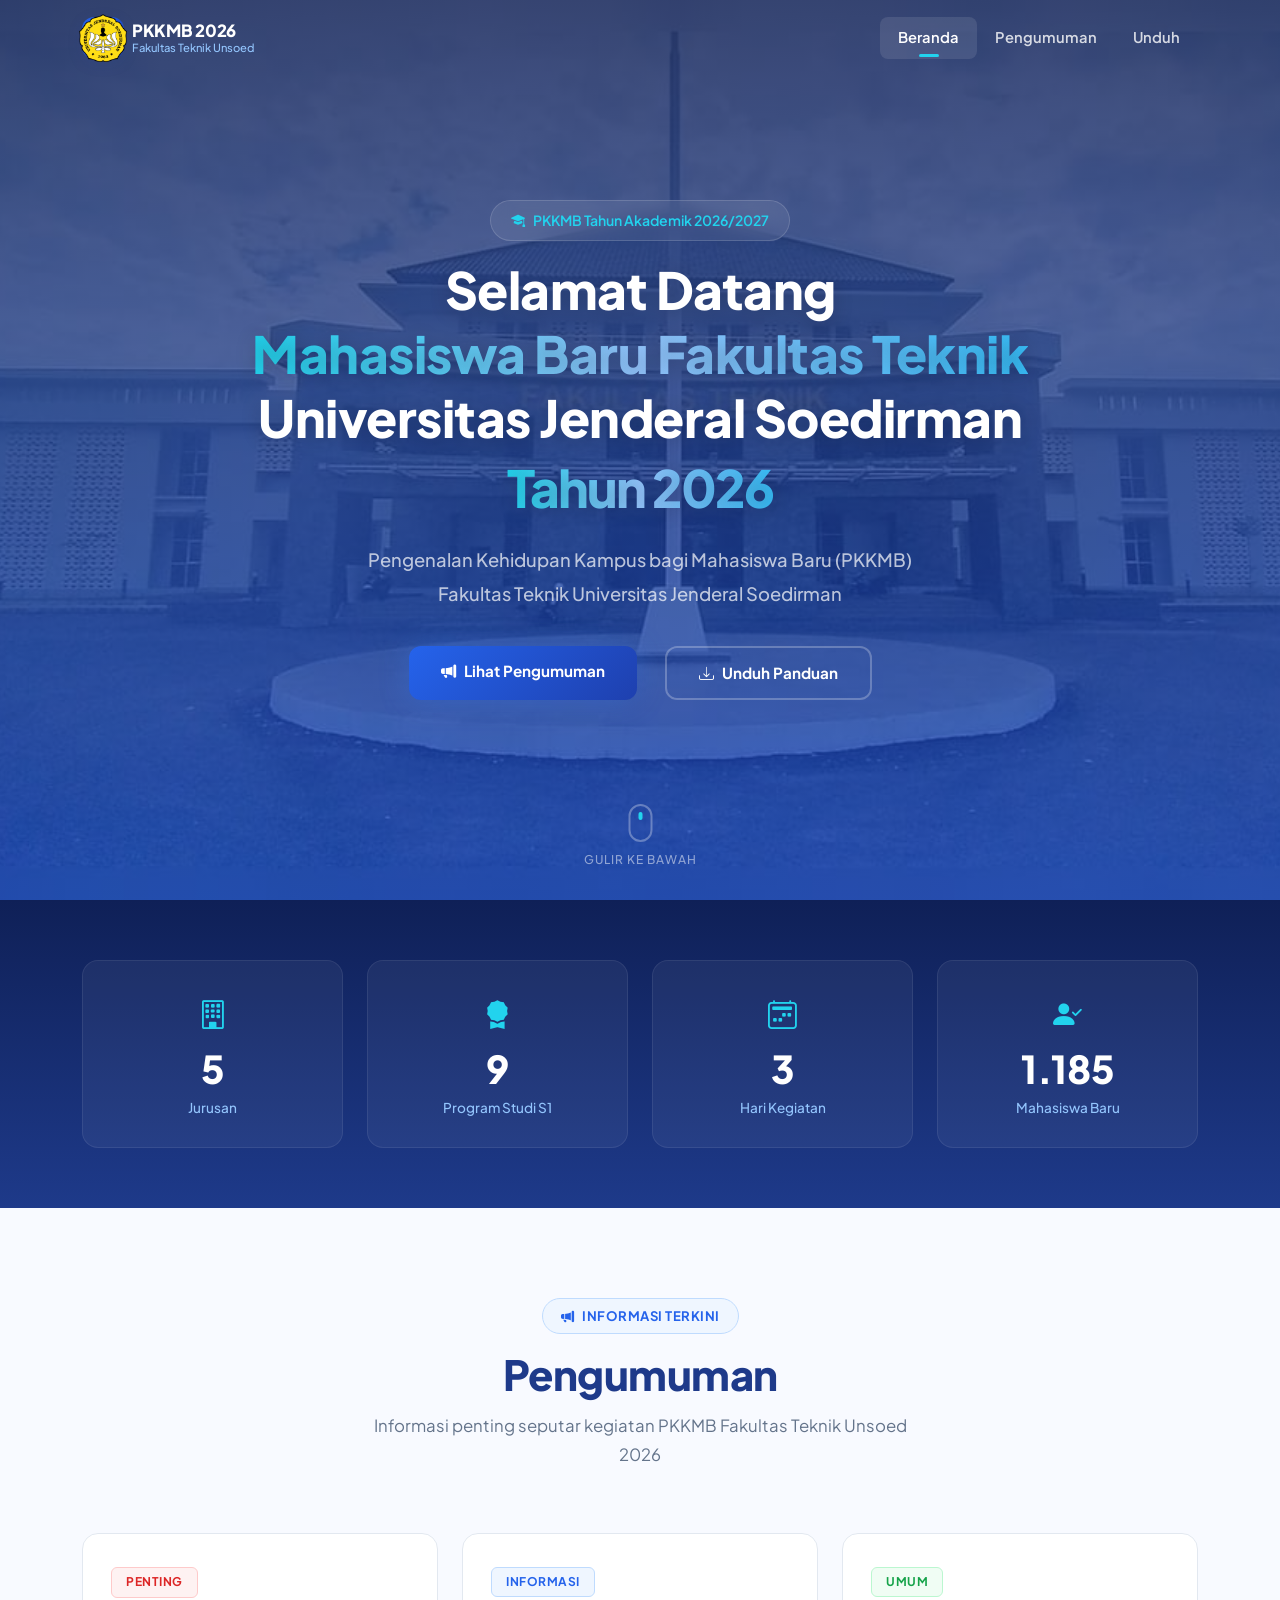
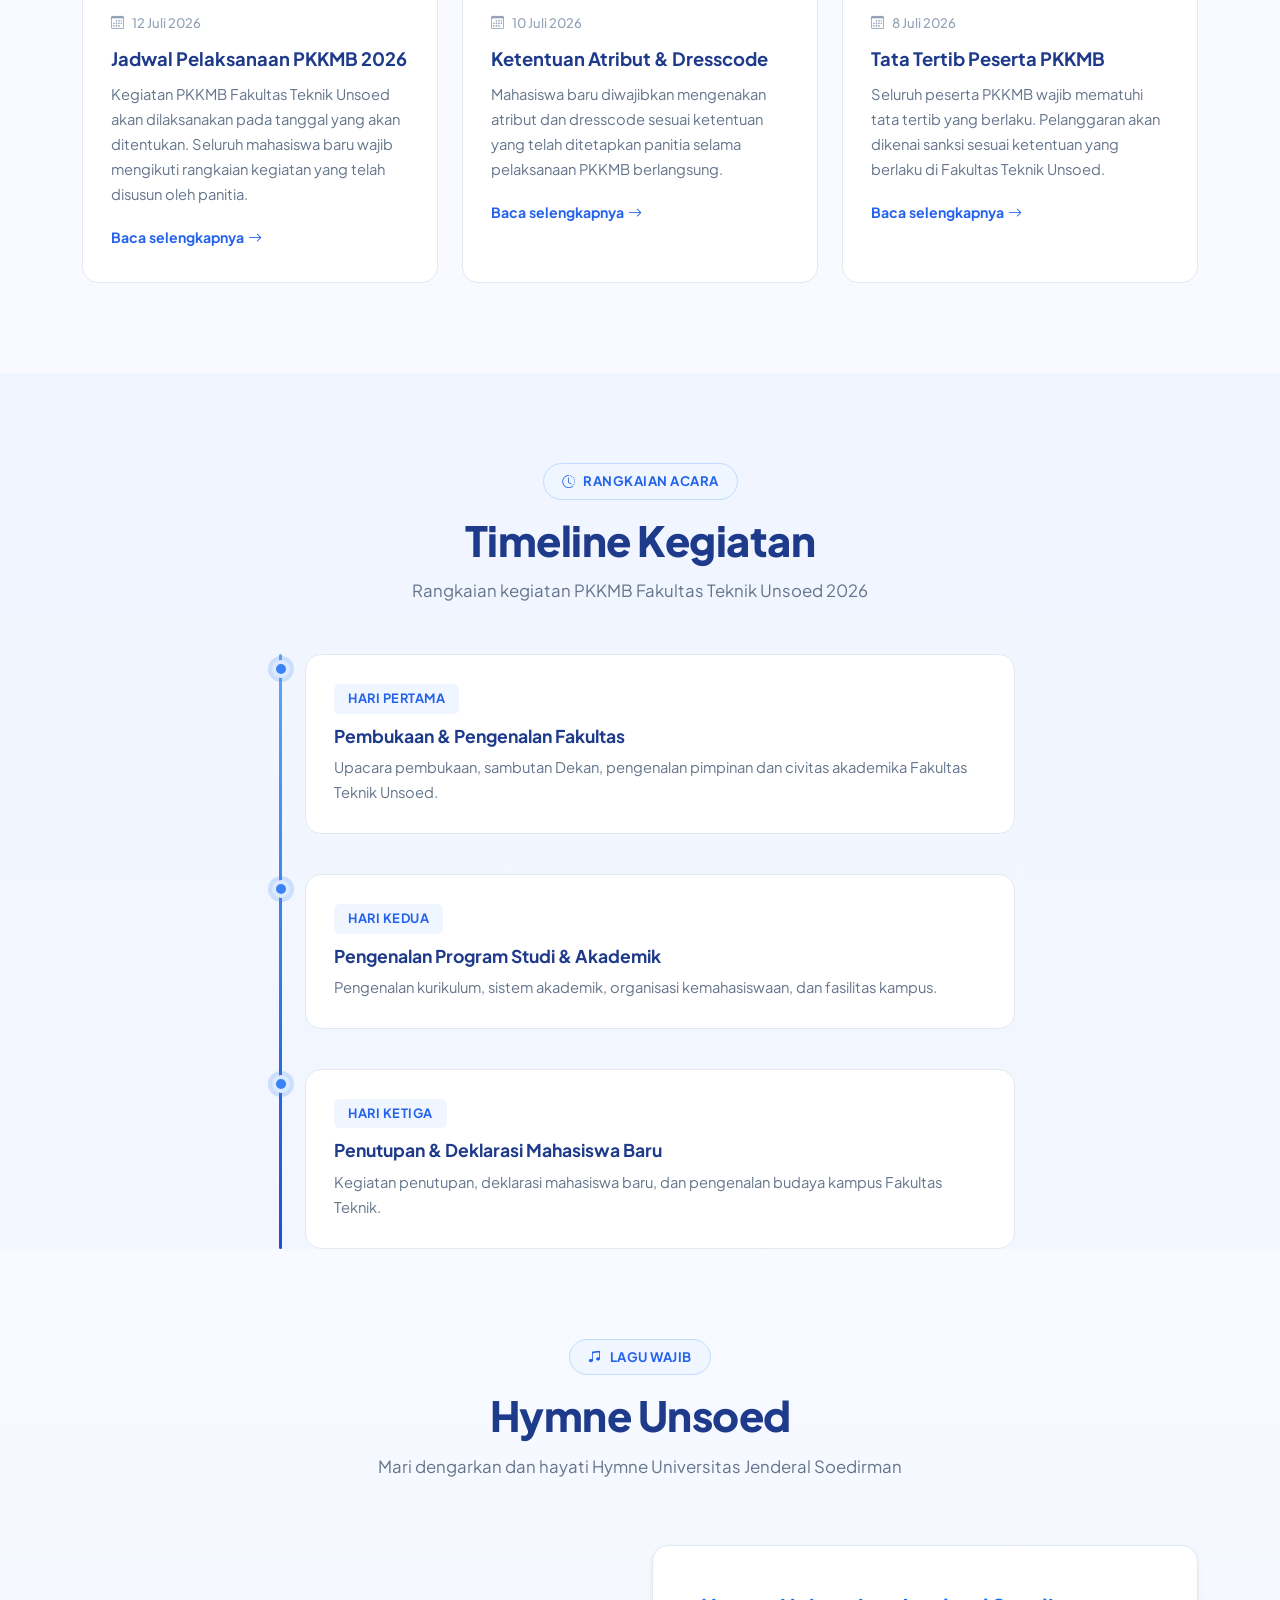
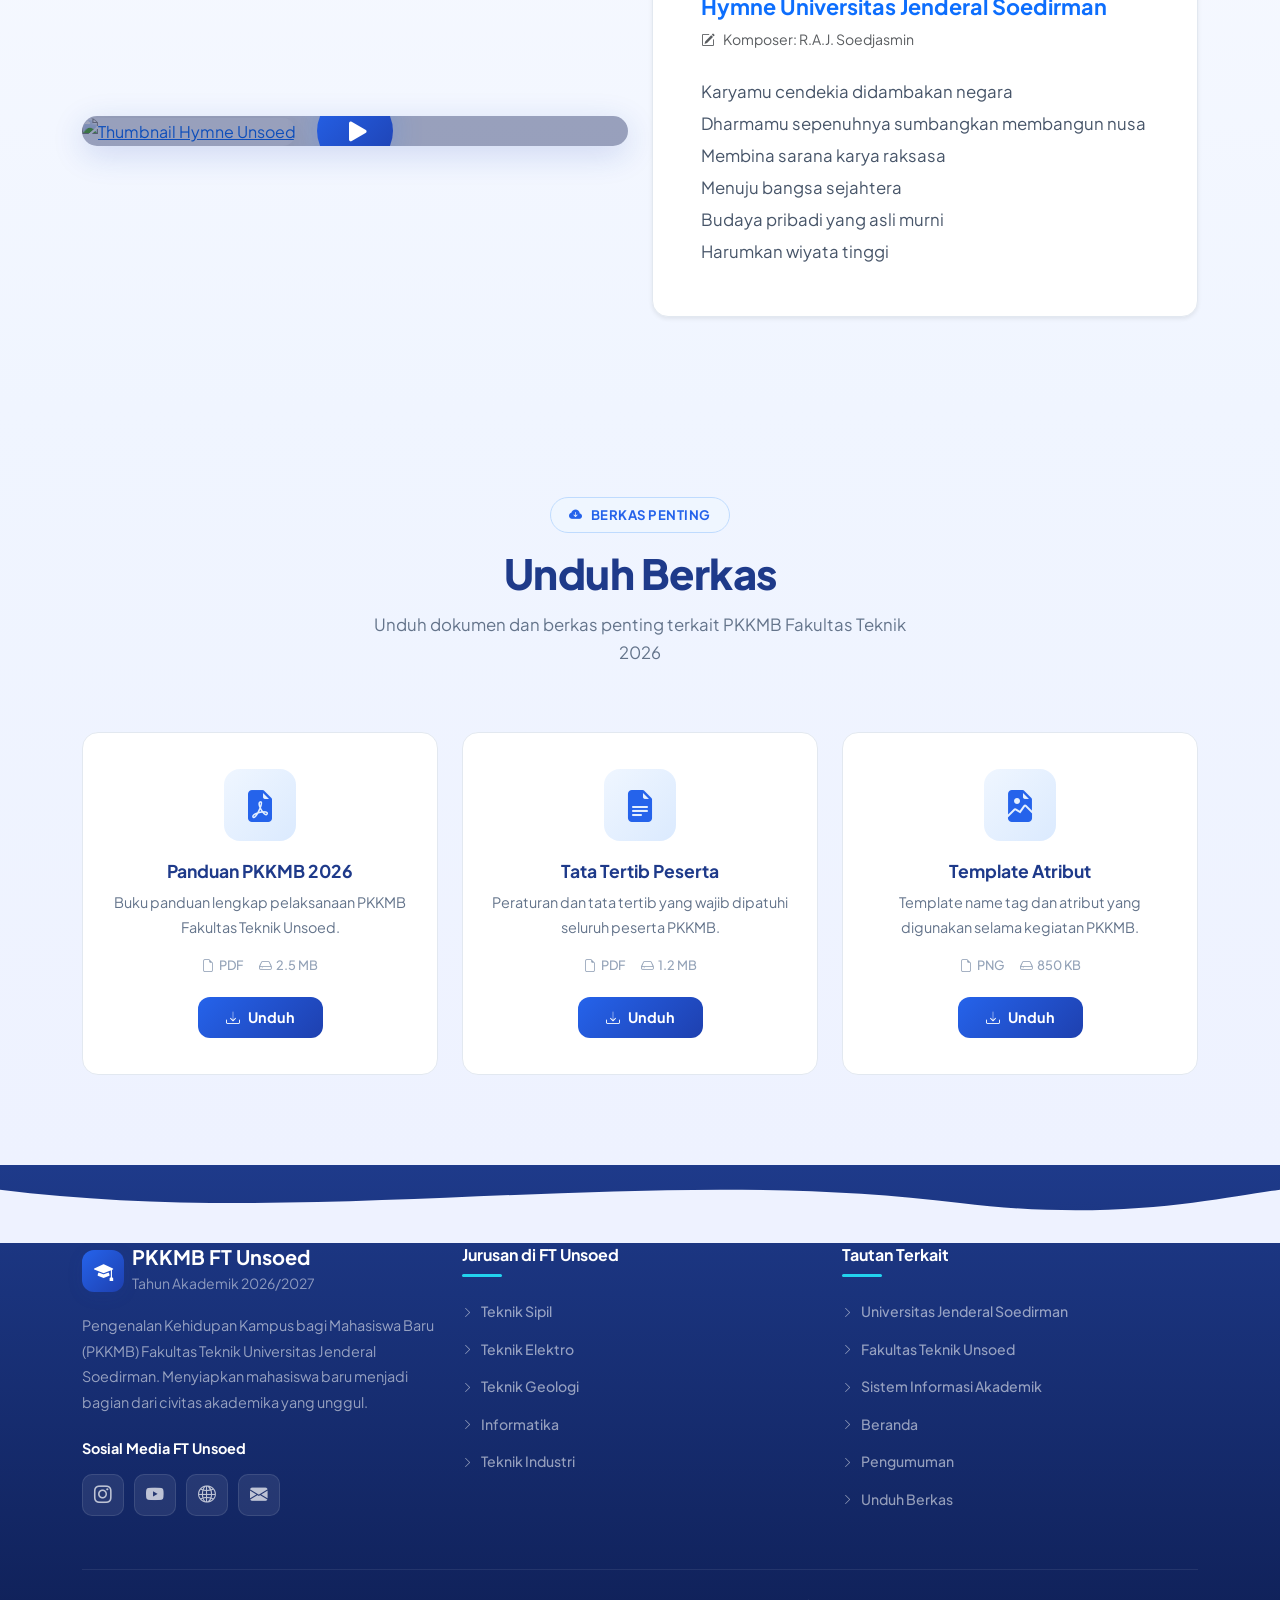
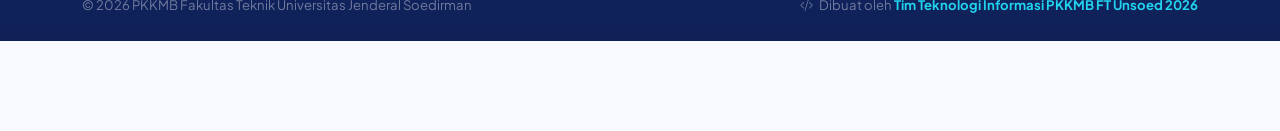
==== index.html @ a7b7e58c "Initial commit" ====
<!DOCTYPE html>
<html lang="id">
<head>
    <meta charset="UTF-8">
    <meta name="viewport" content="width=device-width, initial-scale=1.0">
    <title>PKKMB 2026 - Fakultas Teknik Universitas Jenderal Soedirman</title>
    <meta name="description" content="Pengenalan Kehidupan Kampus bagi Mahasiswa Baru (PKKMB) Fakultas Teknik Universitas Jenderal Soedirman 2026. Informasi, pengumuman, dan unduhan untuk mahasiswa baru FT Unsoed.">

    <!-- Bootstrap 5 CSS -->
    <link href="https://cdn.jsdelivr.net/npm/bootstrap@5.3.3/dist/css/bootstrap.min.css" rel="stylesheet">
    <!-- Bootstrap Icons -->
    <link href="https://cdn.jsdelivr.net/npm/bootstrap-icons@1.11.3/font/bootstrap-icons.min.css" rel="stylesheet">
    <!-- Google Fonts -->
    <link rel="preconnect" href="https://fonts.googleapis.com">
    <link rel="preconnect" href="https://fonts.gstatic.com" crossorigin>
    <link href="https://fonts.googleapis.com/css2?family=Plus+Jakarta+Sans:wght@400;500;600;700;800&display=swap" rel="stylesheet">
    <!-- AOS Animation -->
    <link href="https://cdn.jsdelivr.net/npm/aos@2.3.4/dist/aos.css" rel="stylesheet">
    <!-- Custom CSS -->
    <link rel="stylesheet" href="style.css">
</head>
<body>

    <!-- ===================== NAVBAR ===================== -->
    <nav class="navbar navbar-expand-lg fixed-top" id="mainNavbar">
        <div class="container">
            <a class="navbar-brand d-flex align-items-center" href="#beranda">
                <div class="brand-icon me-2">
                    <img src="img/Logo_Unsoed.png" alt="Logo Unsoed" height="48">
                </div>
                <div class="brand-text">
                    <span class="brand-title">PKKMB 2026</span>
                    <span class="brand-subtitle">Fakultas Teknik Unsoed</span>
                </div>
            </a>
            <button class="navbar-toggler" type="button" data-bs-toggle="collapse" data-bs-target="#navbarNav" aria-controls="navbarNav" aria-expanded="false" aria-label="Toggle navigation">
                <span class="navbar-toggler-icon"></span>
            </button>
            <div class="collapse navbar-collapse" id="navbarNav">
                <ul class="navbar-nav ms-auto">
                    <li class="nav-item">
                        <a class="nav-link active" href="#beranda">Beranda</a>
                    </li>
                    <li class="nav-item">
                        <a class="nav-link" href="#pengumuman">Pengumuman</a>
                    </li>
                    <li class="nav-item">
                        <a class="nav-link" href="#unduh">Unduh</a>
                    </li>
                </ul>
            </div>
        </div>
    </nav>

    <!-- ===================== JUMBOTRON / BERANDA ===================== -->
    <section id="beranda" class="jumbotron-section d-flex align-items-center" style="background-image: url('img/Ft Unsoed.jpg');">
        <div class="jumbotron-overlay"></div>
        <div class="container position-relative z-2">
            <div class="row justify-content-center">
                <div class="col-lg-10 text-center" data-aos="fade-up" data-aos-duration="1000">
                    <div class="hero-badge mb-3 d-inline-flex">
                        <i class="bi bi-mortarboard-fill me-2"></i>PKKMB Tahun Akademik 2026/2027
                    </div>
                    <h1 class="jumbotron-title">
                        Selamat Datang<br>
                        <span class="text-gradient">Mahasiswa Baru Fakultas Teknik</span><br>
                        Universitas Jenderal Soedirman<br>
                        <span class="jumbotron-year">Tahun 2026</span>
                    </h1>
                    <p class="jumbotron-desc">
                        Pengenalan Kehidupan Kampus bagi Mahasiswa Baru (PKKMB)<br class="d-none d-md-block">
                        Fakultas Teknik Universitas Jenderal Soedirman
                    </p>
                    <div class="hero-buttons justify-content-center">
                        <a href="#pengumuman" class="btn btn-hero-primary me-3">
                            <i class="bi bi-megaphone-fill me-2"></i>Lihat Pengumuman
                        </a>
                        <a href="#unduh" class="btn btn-hero-outline">
                            <i class="bi bi-download me-2"></i>Unduh Panduan
                        </a>
                    </div>
                </div>
            </div>
        </div>
        <!-- Scroll Indicator -->
        <div class="scroll-indicator">
            <div class="scroll-mouse">
                <div class="scroll-dot"></div>
            </div>
            <span>Gulir ke bawah</span>
        </div>
    </section>

    <!-- ===================== STATS COUNTER ===================== -->
    <section class="stats-section">
        <div class="container">
            <div class="row g-4 justify-content-center">
                <div class="col-6 col-md-3" data-aos="fade-up" data-aos-delay="0">
                    <div class="stat-card">
                        <div class="stat-icon"><i class="bi bi-building"></i></div>
                        <div class="stat-number" data-target="5">0</div>
                        <div class="stat-label">Jurusan</div>
                    </div>
                </div>
                <div class="col-6 col-md-3" data-aos="fade-up" data-aos-delay="450">
                    <div class="stat-card">
                        <div class="stat-icon"><i class="bi bi-award-fill"></i></div>
                        <div class="stat-number" data-target="9">0</div>
                        <div class="stat-label">Program Studi S1</div>
                    </div>
                </div>
                <div class="col-6 col-md-3" data-aos="fade-up" data-aos-delay="300">
                    <div class="stat-card">
                        <div class="stat-icon"><i class="bi bi-calendar2-week"></i></div>
                        <div class="stat-number" data-target="3">0</div>
                        <div class="stat-label">Hari Kegiatan</div>
                    </div>
                </div>
                <div class="col-6 col-md-3" data-aos="fade-up" data-aos-delay="150">
                    <div class="stat-card">
                        <div class="stat-icon"><i class="bi bi-person-check-fill"></i></div>
                        <div class="stat-number" data-target="1200">0</div>
                        <div class="stat-label">Mahasiswa Baru</div>
                    </div>
                </div>
            </div>
        </div>
    </section>

    <!-- ===================== PENGUMUMAN ===================== -->
    <section id="pengumuman" class="section-pengumuman">
        <div class="container">
            <div class="section-header text-center" data-aos="fade-up">
                <span class="section-badge"><i class="bi bi-megaphone-fill me-2"></i>Informasi Terkini</span>
                <h2 class="section-title">Pengumuman</h2>
                <p class="section-desc">Informasi penting seputar kegiatan PKKMB Fakultas Teknik Unsoed 2026</p>
            </div>
            <div class="row g-4 mt-2">
                <!-- Pengumuman 1 -->
                <div class="col-lg-4 col-md-6" data-aos="fade-up" data-aos-delay="0">
                    <div class="announcement-card">
                        <div class="announcement-tag tag-penting">Penting</div>
                        <div class="announcement-date">
                            <i class="bi bi-calendar3 me-2"></i>12 Juli 2026
                        </div>
                        <h3 class="announcement-title">Jadwal Pelaksanaan PKKMB 2026</h3>
                        <p class="announcement-text">
                            Kegiatan PKKMB Fakultas Teknik Unsoed akan dilaksanakan pada tanggal yang akan ditentukan. 
                            Seluruh mahasiswa baru wajib mengikuti rangkaian kegiatan yang telah disusun oleh panitia.
                        </p>
                        <a href="#" class="announcement-link">
                            Baca selengkapnya <i class="bi bi-arrow-right ms-1"></i>
                        </a>
                    </div>
                </div>
                <!-- Pengumuman 2 -->
                <div class="col-lg-4 col-md-6" data-aos="fade-up" data-aos-delay="150">
                    <div class="announcement-card">
                        <div class="announcement-tag tag-info">Informasi</div>
                        <div class="announcement-date">
                            <i class="bi bi-calendar3 me-2"></i>10 Juli 2026
                        </div>
                        <h3 class="announcement-title">Ketentuan Atribut &amp; Dresscode</h3>
                        <p class="announcement-text">
                            Mahasiswa baru diwajibkan mengenakan atribut dan dresscode sesuai ketentuan 
                            yang telah ditetapkan panitia selama pelaksanaan PKKMB berlangsung.
                        </p>
                        <a href="#" class="announcement-link">
                            Baca selengkapnya <i class="bi bi-arrow-right ms-1"></i>
                        </a>
                    </div>
                </div>
                <!-- Pengumuman 3 -->
                <div class="col-lg-4 col-md-6" data-aos="fade-up" data-aos-delay="300">
                    <div class="announcement-card">
                        <div class="announcement-tag tag-umum">Umum</div>
                        <div class="announcement-date">
                            <i class="bi bi-calendar3 me-2"></i>8 Juli 2026
                        </div>
                        <h3 class="announcement-title">Tata Tertib Peserta PKKMB</h3>
                        <p class="announcement-text">
                            Seluruh peserta PKKMB wajib mematuhi tata tertib yang berlaku. 
                            Pelanggaran akan dikenai sanksi sesuai ketentuan yang berlaku di Fakultas Teknik Unsoed.
                        </p>
                        <a href="#" class="announcement-link">
                            Baca selengkapnya <i class="bi bi-arrow-right ms-1"></i>
                        </a>
                    </div>
                </div>
            </div>
        </div>
    </section>

    <!-- ===================== TIMELINE ===================== -->
    <section class="section-timeline">
        <div class="container">
            <div class="section-header text-center" data-aos="fade-up">
                <span class="section-badge"><i class="bi bi-clock-history me-2"></i>Rangkaian Acara</span>
                <h2 class="section-title">Timeline Kegiatan</h2>
                <p class="section-desc">Rangkaian kegiatan PKKMB Fakultas Teknik Unsoed 2026</p>
            </div>
            <div class="timeline mt-5">
                <div class="timeline-item" data-aos="fade-right">
                    <div class="timeline-marker"></div>
                    <div class="timeline-content">
                        <div class="timeline-date">Hari Pertama</div>
                        <h4>Pembukaan &amp; Pengenalan Fakultas</h4>
                        <p>Upacara pembukaan, sambutan Dekan, pengenalan pimpinan dan civitas akademika Fakultas Teknik Unsoed.</p>
                    </div>
                </div>
                <div class="timeline-item" data-aos="fade-left">
                    <div class="timeline-marker"></div>
                    <div class="timeline-content">
                        <div class="timeline-date">Hari Kedua</div>
                        <h4>Pengenalan Program Studi &amp; Akademik</h4>
                        <p>Pengenalan kurikulum, sistem akademik, organisasi kemahasiswaan, dan fasilitas kampus.</p>
                    </div>
                </div>
                <div class="timeline-item" data-aos="fade-right">
                    <div class="timeline-marker"></div>
                    <div class="timeline-content">
                        <div class="timeline-date">Hari Ketiga</div>
                        <h4>Penutupan &amp; Deklarasi Mahasiswa Baru</h4>
                        <p>Kegiatan penutupan, deklarasi mahasiswa baru, dan pengenalan budaya kampus Fakultas Teknik.</p>
                    </div>
                </div>
            </div>
        </div>
    <!-- ===================== HYMNE UNSOED ===================== -->
    <section id="hymne" class="section-hymne">
        <div class="container">
            <div class="section-header text-center" data-aos="fade-up">
                <span class="section-badge"><i class="bi bi-music-note-beamed me-2"></i>Lagu Wajib</span>
                <h2 class="section-title">Hymne Unsoed</h2>
                <p class="section-desc">Mari dengarkan dan hayati Hymne Universitas Jenderal Soedirman</p>
            </div>
            <div class="row g-4 align-items-center mt-2 justify-content-center">
                <!-- Video Thumbnail Link -->
                <div class="col-lg-6" data-aos="fade-right">
                    <div class="video-container position-relative">
                        <a href="https://www.youtube.com/watch?v=NgqcaTKTkQE" target="_blank" rel="noopener" class="video-wrapper d-block">
                            <!-- Youtube Thumbnail -->
                            <img src="https://img.youtube.com/vi/NgqcaTKTkQE/maxresdefault.jpg" alt="Thumbnail Hymne Unsoed" class="img-fluid rounded-4 shadow-lg w-100">
                            <!-- Play Button Overlay -->
                            <div class="play-btn-overlay d-flex align-items-center justify-content-center">
                                <div class="play-btn">
                                    <i class="bi bi-play-fill"></i>
                                </div>
                            </div>
                        </a>
                    </div>
                </div>
                <!-- Lyrics Panel -->
                <div class="col-lg-6" data-aos="fade-left">
                    <div class="lyrics-card p-4 p-md-5 rounded-4 shadow-sm border">
                        <h4 class="lyrics-title mb-2 text-primary fw-bold">Hymne Universitas Jenderal Soedirman</h4>
                        <p class="lyrics-composer text-muted mb-4"><i class="bi bi-pencil-square me-2"></i>Komposer: R.A.J. Soedjasmin</p>
                        <div class="lyrics-text fs-5 lh-lg text-secondary">
                            Karyamu cendekia didambakan negara<br>
                            Dharmamu sepenuhnya sumbangkan membangun nusa<br>
                            Membina sarana karya raksasa<br>
                            Menuju bangsa sejahtera<br>
                            Budaya pribadi yang asli murni<br>
                            Harumkan wiyata tinggi
                        </div>
                    </div>
                </div>
            </div>
        </div>
    </section>

    <!-- ===================== UNDUH ===================== -->
    <section id="unduh" class="section-unduh">
        <div class="container">
            <div class="section-header text-center" data-aos="fade-up">
                <span class="section-badge"><i class="bi bi-cloud-arrow-down-fill me-2"></i>Berkas Penting</span>
                <h2 class="section-title">Unduh Berkas</h2>
                <p class="section-desc">Unduh dokumen dan berkas penting terkait PKKMB Fakultas Teknik 2026</p>
            </div>
            <div class="row g-4 mt-2 justify-content-center">
                <!-- File 1 -->
                <div class="col-lg-4 col-md-6" data-aos="fade-up" data-aos-delay="0">
                    <div class="download-card">
                        <div class="download-icon">
                            <i class="bi bi-file-earmark-pdf-fill"></i>
                        </div>
                        <h4 class="download-title">Panduan PKKMB 2026</h4>
                        <p class="download-desc">Buku panduan lengkap pelaksanaan PKKMB Fakultas Teknik Unsoed.</p>
                        <div class="download-meta">
                            <span><i class="bi bi-file-earmark me-1"></i>PDF</span>
                            <span><i class="bi bi-hdd me-1"></i>2.5 MB</span>
                        </div>
                        <a href="#" class="btn btn-download">
                            <i class="bi bi-download me-2"></i>Unduh
                        </a>
                    </div>
                </div>
                <!-- File 2 -->
                <div class="col-lg-4 col-md-6" data-aos="fade-up" data-aos-delay="150">
                    <div class="download-card">
                        <div class="download-icon">
                            <i class="bi bi-file-earmark-text-fill"></i>
                        </div>
                        <h4 class="download-title">Tata Tertib Peserta</h4>
                        <p class="download-desc">Peraturan dan tata tertib yang wajib dipatuhi seluruh peserta PKKMB.</p>
                        <div class="download-meta">
                            <span><i class="bi bi-file-earmark me-1"></i>PDF</span>
                            <span><i class="bi bi-hdd me-1"></i>1.2 MB</span>
                        </div>
                        <a href="#" class="btn btn-download">
                            <i class="bi bi-download me-2"></i>Unduh
                        </a>
                    </div>
                </div>
                <!-- File 3 -->
                <div class="col-lg-4 col-md-6" data-aos="fade-up" data-aos-delay="300">
                    <div class="download-card">
                        <div class="download-icon">
                            <i class="bi bi-file-earmark-image-fill"></i>
                        </div>
                        <h4 class="download-title">Template Atribut</h4>
                        <p class="download-desc">Template name tag dan atribut yang digunakan selama kegiatan PKKMB.</p>
                        <div class="download-meta">
                            <span><i class="bi bi-file-earmark me-1"></i>PNG</span>
                            <span><i class="bi bi-hdd me-1"></i>850 KB</span>
                        </div>
                        <a href="#" class="btn btn-download">
                            <i class="bi bi-download me-2"></i>Unduh
                        </a>
                    </div>
                </div>
            </div>
        </div>
    </section>

    <!-- ===================== FOOTER ===================== -->
    <footer class="site-footer">
        <div class="footer-wave">
            <svg xmlns="http://www.w3.org/2000/svg" viewBox="0 0 1440 120" preserveAspectRatio="none">
                <path d="M0,40 C360,100 720,0 1080,60 C1260,90 1380,50 1440,40 L1440,120 L0,120 Z" fill="currentColor"/>
            </svg>
        </div>
        <div class="container">
            <div class="row g-4">
                <!-- Kolom 1: Tentang -->
                <div class="col-lg-4 col-md-6">
                    <div class="footer-brand mb-3">
                        <div class="brand-icon me-2">
                            <i class="bi bi-mortarboard-fill"></i>
                        </div>
                        <div>
                            <h5 class="mb-0 text-white fw-bold">PKKMB FT Unsoed</h5>
                            <small class="text-white-50">Tahun Akademik 2026/2027</small>
                        </div>
                    </div>
                    <p class="footer-about">
                        Pengenalan Kehidupan Kampus bagi Mahasiswa Baru (PKKMB) Fakultas Teknik 
                        Universitas Jenderal Soedirman. Menyiapkan mahasiswa baru menjadi bagian 
                        dari civitas akademika yang unggul.
                    </p>
                    <!-- Sosial Media -->
                    <div class="footer-social">
                        <h6 class="text-white mb-3">Sosial Media FT Unsoed</h6>
                        <div class="social-links">
                            <a href="https://www.instagram.com/ft.unsoed/" target="_blank" rel="noopener" aria-label="Instagram FT Unsoed" class="social-link">
                                <i class="bi bi-instagram"></i>
                            </a>
                            <a href="https://www.youtube.com/@fakultasteknikusoed" target="_blank" rel="noopener" aria-label="YouTube FT Unsoed" class="social-link">
                                <i class="bi bi-youtube"></i>
                            </a>
                            <a href="https://ft.unsoed.ac.id" target="_blank" rel="noopener" aria-label="Website FT Unsoed" class="social-link">
                                <i class="bi bi-globe2"></i>
                            </a>
                            <a href="mailto:ft@unsoed.ac.id" aria-label="Email FT Unsoed" class="social-link">
                                <i class="bi bi-envelope-fill"></i>
                            </a>
                        </div>
                    </div>
                </div>

                <!-- Kolom 2: Tautan Jurusan -->
                <div class="col-lg-4 col-md-6">
                    <h5 class="footer-heading">Jurusan di FT Unsoed</h5>
                    <ul class="footer-links">
                        <li>
                            <a href="https://ts.ft.unsoed.ac.id" target="_blank" rel="noopener">
                                <i class="bi bi-chevron-right me-2"></i>Teknik Sipil
                            </a>
                        </li>
                        <li>
                            <a href="https://te.ft.unsoed.ac.id" target="_blank" rel="noopener">
                                <i class="bi bi-chevron-right me-2"></i>Teknik Elektro
                            </a>
                        </li>
                        <li>
                            <a href="https://tg.ft.unsoed.ac.id" target="_blank" rel="noopener">
                                <i class="bi bi-chevron-right me-2"></i>Teknik Geologi
                            </a>
                        </li>
                        <li>
                            <a href="https://if.unsoed.ac.id" target="_blank" rel="noopener">
                                <i class="bi bi-chevron-right me-2"></i>Informatika
                            </a>
                        </li>
                        <li>
                            <a href="https://industri.ft.unsoed.ac.id/" target="_blank" rel="noopener">
                                <i class="bi bi-chevron-right me-2"></i>Teknik Industri
                            </a>
                        </li>
                    </ul>
                </div>

                <!-- Kolom 3: Tautan Cepat -->
                <div class="col-lg-4 col-md-12">
                    <h5 class="footer-heading">Tautan Terkait</h5>
                    <ul class="footer-links">
                        <li>
                            <a href="https://unsoed.ac.id" target="_blank" rel="noopener">
                                <i class="bi bi-chevron-right me-2"></i>Universitas Jenderal Soedirman
                            </a>
                        </li>
                        <li>
                            <a href="https://ft.unsoed.ac.id" target="_blank" rel="noopener">
                                <i class="bi bi-chevron-right me-2"></i>Fakultas Teknik Unsoed
                            </a>
                        </li>
                        <li>
                            <a href="https://sinta.unsoed.ac.id" target="_blank" rel="noopener">
                                <i class="bi bi-chevron-right me-2"></i>Sistem Informasi Akademik
                            </a>
                        </li>
                        <li>
                            <a href="#beranda">
                                <i class="bi bi-chevron-right me-2"></i>Beranda
                            </a>
                        </li>
                        <li>
                            <a href="#pengumuman">
                                <i class="bi bi-chevron-right me-2"></i>Pengumuman
                            </a>
                        </li>
                        <li>
                            <a href="#unduh">
                                <i class="bi bi-chevron-right me-2"></i>Unduh Berkas
                            </a>
                        </li>
                    </ul>
                </div>
            </div>

            <!-- Footer Bottom -->
            <div class="footer-bottom">
                <div class="row align-items-center">
                    <div class="col-md-6 text-center text-md-start">
                        <p class="mb-0">&copy; 2026 PKKMB Fakultas Teknik Universitas Jenderal Soedirman</p>
                    </div>
                    <div class="col-md-6 text-center text-md-end">
                        <p class="mb-0 footer-credit">
                            <i class="bi bi-code-slash me-1"></i>
                            Dibuat oleh <strong>Tim Teknologi Informasi PKKMB FT Unsoed 2026</strong>
                        </p>
                    </div>
                </div>
            </div>
        </div>
    </footer>

    <!-- Back to Top Button -->
    <button id="backToTop" class="back-to-top" aria-label="Kembali ke atas">
        <i class="bi bi-chevron-up"></i>
    </button>

    <!-- Bootstrap 5 JS -->
    <script src="https://cdn.jsdelivr.net/npm/bootstrap@5.3.3/dist/js/bootstrap.bundle.min.js"></script>
    <!-- AOS Animation -->
    <script src="https://cdn.jsdelivr.net/npm/aos@2.3.4/dist/aos.js"></script>
    <!-- Custom JS -->
    <script src="script.js"></script>
</body>
</html>
---- style.css ----
/* ========================================
   PKKMB FT Unsoed 2026 - Custom Styles
   Blue-themed with Bootstrap 5
   ======================================== */

/* ===== CSS Variables / Design Tokens ===== */
:root {
    /* Primary Blue Palette */
    --blue-50: #eff6ff;
    --blue-100: #dbeafe;
    --blue-200: #bfdbfe;
    --blue-300: #93c5fd;
    --blue-400: #60a5fa;
    --blue-500: #3b82f6;
    --blue-600: #2563eb;
    --blue-700: #1d4ed8;
    --blue-800: #1e40af;
    --blue-900: #1e3a8a;
    --blue-950: #0f2057;

    /* Accent Colors */
    --cyan-400: #22d3ee;
    --cyan-500: #06b6d4;
    --indigo-500: #6366f1;
    --sky-400: #38bdf8;

    /* Gradients */
    --gradient-primary: linear-gradient(135deg, var(--blue-600) 0%, var(--blue-800) 100%);
    --gradient-hero: linear-gradient(135deg, var(--blue-950) 0%, var(--blue-800) 40%, var(--blue-700) 100%);
    --gradient-card: linear-gradient(145deg, rgba(255,255,255,0.08) 0%, rgba(255,255,255,0.02) 100%);
    --gradient-text: linear-gradient(90deg, var(--cyan-400), var(--blue-300), var(--sky-400));

    /* Shadows */
    --shadow-sm: 0 1px 2px rgba(0,0,0,0.06);
    --shadow-md: 0 4px 16px rgba(30,64,175,0.12);
    --shadow-lg: 0 8px 32px rgba(30,64,175,0.18);
    --shadow-xl: 0 16px 48px rgba(30,64,175,0.22);
    --shadow-glow: 0 0 30px rgba(59,130,246,0.3);

    /* Misc */
    --radius-md: 12px;
    --radius-lg: 16px;
    --radius-xl: 24px;
    --transition: all 0.35s cubic-bezier(0.4, 0, 0.2, 1);
}

/* ===== Global Resets ===== */
* {
    margin: 0;
    padding: 0;
    box-sizing: border-box;
}

html {
    scroll-behavior: smooth;
    scroll-padding-top: 80px;
}

body {
    font-family: 'Plus Jakarta Sans', -apple-system, BlinkMacSystemFont, sans-serif;
    color: #1e293b;
    background-color: #f8faff;
    overflow-x: hidden;
    line-height: 1.7;
}

::selection {
    background-color: var(--blue-500);
    color: #fff;
}

/* ===== NAVBAR ===== */
#mainNavbar {
    padding: 12px 0;
    transition: var(--transition);
    background: transparent;
    backdrop-filter: none;
}

#mainNavbar.scrolled {
    background: rgba(15, 32, 87, 0.92);
    backdrop-filter: blur(20px) saturate(180%);
    -webkit-backdrop-filter: blur(20px) saturate(180%);
    box-shadow: 0 4px 30px rgba(0, 0, 0, 0.15);
    padding: 8px 0;
}

.brand-icon {
    width: 42px;
    height: 42px;
    background: var(--gradient-primary);
    border-radius: var(--radius-md);
    display: flex;
    align-items: center;
    justify-content: center;
    font-size: 1.2rem;
    color: #fff;
    box-shadow: var(--shadow-md);
}

.brand-text {
    display: flex;
    flex-direction: column;
    line-height: 1.2;
}

.brand-title {
    font-weight: 800;
    color: #fff;
    font-size: 1.05rem;
    letter-spacing: -0.3px;
}

.brand-subtitle {
    font-size: 0.7rem;
    color: var(--blue-300);
    font-weight: 500;
}

#mainNavbar .nav-link {
    color: rgba(255,255,255,0.8);
    font-weight: 600;
    font-size: 0.92rem;
    padding: 8px 18px !important;
    border-radius: 8px;
    transition: var(--transition);
    position: relative;
}

#mainNavbar .nav-link:hover,
#mainNavbar .nav-link.active {
    color: #fff;
    background: rgba(255,255,255,0.1);
}

#mainNavbar .nav-link.active::after {
    content: '';
    position: absolute;
    bottom: 2px;
    left: 50%;
    transform: translateX(-50%);
    width: 20px;
    height: 3px;
    background: var(--cyan-400);
    border-radius: 2px;
}

.navbar-toggler {
    border: 1px solid rgba(255,255,255,0.3);
    padding: 6px 10px;
}

.navbar-toggler-icon {
    background-image: url("data:image/svg+xml,%3csvg xmlns='http://www.w3.org/2000/svg' viewBox='0 0 30 30'%3e%3cpath stroke='rgba%28255, 255, 255, 0.85%29' stroke-linecap='round' stroke-miterlimit='10' stroke-width='2' d='M4 7h22M4 15h22M4 23h22'/%3e%3c/svg%3e");
}

/* ===== JUMBOTRON SECTION ===== */
.jumbotron-section {
    min-height: 100vh;
    position: relative;
    overflow: hidden;
    background-size: cover;
    background-position: center 30%;
    background-repeat: no-repeat;
    background-attachment: fixed;
}

.jumbotron-overlay {
    position: absolute;
    inset: 0;
    background: linear-gradient(
        180deg,
        rgba(15, 32, 87, 0.82) 0%,
        rgba(30, 58, 138, 0.75) 40%,
        rgba(29, 78, 216, 0.70) 100%
    );
    z-index: 1;
}

.jumbotron-title {
    font-size: clamp(1.8rem, 4.5vw, 3.2rem);
    font-weight: 800;
    color: #fff;
    line-height: 1.25;
    margin-bottom: 24px;
    letter-spacing: -0.5px;
    text-shadow: 0 2px 20px rgba(0,0,0,0.2);
}

.jumbotron-year {
    display: inline-block;
    font-size: clamp(1.8rem, 4.5vw, 3.2rem);
    font-weight: 800;
    background: var(--gradient-text);
    -webkit-background-clip: text;
    -webkit-text-fill-color: transparent;
    background-clip: text;
    line-height: 1.2;
    margin-top: 8px;
    letter-spacing: -2px;
}

.jumbotron-desc {
    font-size: clamp(0.95rem, 2vw, 1.15rem);
    color: rgba(255,255,255,0.7);
    font-weight: 500;
    margin-bottom: 36px;
    line-height: 1.8;
}

/* Shared Hero Components */
.hero-badge {
    display: inline-flex;
    align-items: center;
    padding: 8px 20px;
    background: rgba(255,255,255,0.08);
    border: 1px solid rgba(255,255,255,0.15);
    border-radius: 50px;
    color: var(--cyan-400);
    font-size: 0.88rem;
    font-weight: 600;
    backdrop-filter: blur(10px);
}

.text-gradient {
    background: var(--gradient-text);
    -webkit-background-clip: text;
    -webkit-text-fill-color: transparent;
    background-clip: text;
}

.hero-buttons {
    display: flex;
    flex-wrap: wrap;
    gap: 12px;
}

.btn-hero-primary {
    padding: 14px 32px;
    background: var(--gradient-primary);
    color: #fff;
    font-weight: 700;
    border-radius: var(--radius-md);
    border: none;
    font-size: 0.95rem;
    box-shadow: var(--shadow-glow);
    transition: var(--transition);
    text-decoration: none;
}

.btn-hero-primary:hover {
    transform: translateY(-3px);
    box-shadow: 0 0 40px rgba(59,130,246,0.5);
    color: #fff;
}

.btn-hero-outline {
    padding: 14px 32px;
    background: transparent;
    color: #fff;
    font-weight: 700;
    border-radius: var(--radius-md);
    border: 2px solid rgba(255,255,255,0.25);
    font-size: 0.95rem;
    transition: var(--transition);
    text-decoration: none;
}

.btn-hero-outline:hover {
    background: rgba(255,255,255,0.1);
    border-color: rgba(255,255,255,0.5);
    color: #fff;
    transform: translateY(-3px);
}

/* Scroll Indicator */
.scroll-indicator {
    position: absolute;
    bottom: 30px;
    left: 50%;
    transform: translateX(-50%);
    display: flex;
    flex-direction: column;
    align-items: center;
    gap: 8px;
    z-index: 3;
    color: rgba(255,255,255,0.5);
    font-size: 0.75rem;
    font-weight: 500;
    letter-spacing: 1px;
    text-transform: uppercase;
}

.scroll-mouse {
    width: 24px;
    height: 38px;
    border: 2px solid rgba(255,255,255,0.3);
    border-radius: 12px;
    position: relative;
}

.scroll-dot {
    width: 4px;
    height: 8px;
    background: var(--cyan-400);
    border-radius: 4px;
    position: absolute;
    top: 6px;
    left: 50%;
    transform: translateX(-50%);
    animation: scroll-bounce 2s ease-in-out infinite;
}

@keyframes scroll-bounce {
    0%, 100% { top: 6px; opacity: 1; }
    50% { top: 18px; opacity: 0.3; }
}

/* ===== STATS SECTION ===== */
.stats-section {
    padding: 60px 0;
    background: linear-gradient(180deg, var(--blue-950) 0%, var(--blue-900) 100%);
    position: relative;
}

.stat-card {
    text-align: center;
    padding: 28px 16px;
    background: rgba(255,255,255,0.05);
    border: 1px solid rgba(255,255,255,0.08);
    border-radius: var(--radius-lg);
    transition: var(--transition);
}

.stat-card:hover {
    background: rgba(255,255,255,0.08);
    transform: translateY(-4px);
    box-shadow: var(--shadow-glow);
}

.stat-icon {
    font-size: 1.8rem;
    color: var(--cyan-400);
    margin-bottom: 8px;
}

.stat-number {
    font-size: 2.4rem;
    font-weight: 800;
    color: #fff;
    line-height: 1.2;
}

.stat-label {
    font-size: 0.85rem;
    color: var(--blue-300);
    font-weight: 500;
    margin-top: 4px;
}

/* ===== SECTION SHARED ===== */
.section-pengumuman,
.section-hymne,
.section-unduh {
    padding: 90px 0;
}

.section-pengumuman {
    background: #f8faff;
}

.section-timeline {
    padding: 90px 0;
    background: linear-gradient(180deg, #f0f5ff 0%, #f8faff 100%);
}

.section-hymne {
    background: linear-gradient(180deg, #f8faff 0%, #f0f5ff 100%);
}

.section-unduh {
    background: linear-gradient(180deg, #f0f5ff 0%, #eef2ff 100%);
}

.section-header {
    margin-bottom: 40px;
}

.section-badge {
    display: inline-flex;
    align-items: center;
    padding: 6px 18px;
    background: var(--blue-50);
    color: var(--blue-600);
    font-size: 0.82rem;
    font-weight: 700;
    border-radius: 50px;
    border: 1px solid var(--blue-200);
    margin-bottom: 16px;
    text-transform: uppercase;
    letter-spacing: 0.5px;
}

.section-title {
    font-size: clamp(1.8rem, 4vw, 2.6rem);
    font-weight: 800;
    color: var(--blue-900);
    letter-spacing: -0.5px;
    margin-bottom: 12px;
}

.section-desc {
    font-size: 1.05rem;
    color: #64748b;
    max-width: 560px;
    margin: 0 auto;
}

/* ===== ANNOUNCEMENT CARDS ===== */
.announcement-card {
    background: #fff;
    border-radius: var(--radius-lg);
    padding: 32px 28px;
    height: 100%;
    border: 1px solid #e2e8f0;
    transition: var(--transition);
    position: relative;
    overflow: hidden;
}

.announcement-card::before {
    content: '';
    position: absolute;
    top: 0;
    left: 0;
    right: 0;
    height: 4px;
    background: var(--gradient-primary);
    opacity: 0;
    transition: var(--transition);
}

.announcement-card:hover {
    transform: translateY(-8px);
    box-shadow: var(--shadow-xl);
    border-color: var(--blue-200);
}

.announcement-card:hover::before {
    opacity: 1;
}

.announcement-tag {
    display: inline-block;
    padding: 4px 14px;
    border-radius: 6px;
    font-size: 0.75rem;
    font-weight: 700;
    text-transform: uppercase;
    letter-spacing: 0.5px;
    margin-bottom: 14px;
}

.tag-penting {
    background: #fef2f2;
    color: #dc2626;
    border: 1px solid #fecaca;
}

.tag-info {
    background: var(--blue-50);
    color: var(--blue-600);
    border: 1px solid var(--blue-200);
}

.tag-umum {
    background: #f0fdf4;
    color: #16a34a;
    border: 1px solid #bbf7d0;
}

.announcement-date {
    font-size: 0.82rem;
    color: #94a3b8;
    font-weight: 500;
    margin-bottom: 12px;
}

.announcement-title {
    font-size: 1.15rem;
    font-weight: 700;
    color: var(--blue-900);
    margin-bottom: 10px;
    line-height: 1.4;
}

.announcement-text {
    font-size: 0.92rem;
    color: #64748b;
    line-height: 1.7;
    margin-bottom: 16px;
}

.announcement-link {
    font-size: 0.88rem;
    font-weight: 700;
    color: var(--blue-600);
    text-decoration: none;
    transition: var(--transition);
    display: inline-flex;
    align-items: center;
}

.announcement-link:hover {
    color: var(--blue-800);
    gap: 4px;
}

/* ===== TIMELINE ===== */
.timeline {
    position: relative;
    max-width: 750px;
    margin: 0 auto;
    padding-left: 40px;
}

.timeline::before {
    content: '';
    position: absolute;
    left: 14px;
    top: 0;
    bottom: 0;
    width: 3px;
    background: linear-gradient(180deg, var(--blue-400), var(--blue-700));
    border-radius: 2px;
}

.timeline-item {
    position: relative;
    margin-bottom: 40px;
}

.timeline-item:last-child {
    margin-bottom: 0;
}

.timeline-marker {
    position: absolute;
    left: -33px;
    top: 6px;
    width: 18px;
    height: 18px;
    background: var(--blue-500);
    border: 4px solid var(--blue-100);
    border-radius: 50%;
    z-index: 1;
    box-shadow: 0 0 0 4px rgba(59,130,246,0.2);
}

.timeline-content {
    background: #fff;
    border-radius: var(--radius-lg);
    padding: 28px;
    border: 1px solid #e2e8f0;
    transition: var(--transition);
}

.timeline-content:hover {
    box-shadow: var(--shadow-lg);
    border-color: var(--blue-200);
}

.timeline-date {
    display: inline-block;
    padding: 4px 14px;
    background: var(--blue-50);
    color: var(--blue-600);
    border-radius: 6px;
    font-size: 0.8rem;
    font-weight: 700;
    margin-bottom: 12px;
    text-transform: uppercase;
    letter-spacing: 0.5px;
}

.timeline-content h4 {
    font-size: 1.1rem;
    font-weight: 700;
    color: var(--blue-900);
    margin-bottom: 8px;
}

.timeline-content p {
    font-size: 0.92rem;
    color: #64748b;
    margin-bottom: 0;
    line-height: 1.7;
}

/* ===== DOWNLOAD CARDS ===== */
.download-card {
    background: #fff;
    border-radius: var(--radius-lg);
    padding: 36px 28px;
    text-align: center;
    height: 100%;
    border: 1px solid #e2e8f0;
    transition: var(--transition);
    display: flex;
    flex-direction: column;
    align-items: center;
}

.download-card:hover {
    transform: translateY(-8px);
    box-shadow: var(--shadow-xl);
    border-color: var(--blue-300);
}

.download-icon {
    width: 72px;
    height: 72px;
    background: linear-gradient(135deg, var(--blue-50), var(--blue-100));
    border-radius: var(--radius-lg);
    display: flex;
    align-items: center;
    justify-content: center;
    font-size: 2rem;
    color: var(--blue-600);
    margin-bottom: 20px;
    transition: var(--transition);
}

.download-card:hover .download-icon {
    background: var(--gradient-primary);
    color: #fff;
    transform: scale(1.08);
    box-shadow: var(--shadow-glow);
}

.download-title {
    font-size: 1.1rem;
    font-weight: 700;
    color: var(--blue-900);
    margin-bottom: 8px;
}

.download-desc {
    font-size: 0.9rem;
    color: #64748b;
    line-height: 1.7;
    margin-bottom: 16px;
    flex-grow: 1;
}

.download-meta {
    display: flex;
    gap: 16px;
    justify-content: center;
    margin-bottom: 20px;
    font-size: 0.8rem;
    color: #94a3b8;
    font-weight: 500;
}

.btn-download {
    padding: 10px 28px;
    background: var(--gradient-primary);
    color: #fff;
    font-weight: 700;
    border-radius: var(--radius-md);
    border: none;
    font-size: 0.9rem;
    transition: var(--transition);
    text-decoration: none;
}

.btn-download:hover {
    color: #fff;
    transform: translateY(-2px);
    box-shadow: var(--shadow-glow);
}

/* ===== HYMNE UNSOED ===== */
.video-container {
    overflow: hidden;
    border-radius: var(--radius-lg);
    box-shadow: var(--shadow-lg);
    transition: var(--transition);
}

.video-container:hover {
    transform: translateY(-5px);
    box-shadow: var(--shadow-xl);
}

.video-wrapper {
    position: relative;
    cursor: pointer;
}

.video-wrapper img {
    transition: var(--transition);
    object-fit: cover;
    aspect-ratio: 16 / 9;
}

.video-wrapper:hover img {
    transform: scale(1.03);
}

.play-btn-overlay {
    position: absolute;
    inset: 0;
    background: rgba(15, 32, 87, 0.4);
    transition: var(--transition);
}

.video-wrapper:hover .play-btn-overlay {
    background: rgba(15, 32, 87, 0.55);
}

.play-btn {
    width: 76px;
    height: 76px;
    background: var(--gradient-primary);
    border-radius: 50%;
    display: flex;
    align-items: center;
    justify-content: center;
    color: #fff;
    font-size: 2.2rem;
    box-shadow: var(--shadow-glow);
    transition: var(--transition);
    padding-left: 5px; /* offset play icon slightly for centering */
}

.video-wrapper:hover .play-btn {
    transform: scale(1.12);
    box-shadow: 0 0 40px rgba(59, 130, 246, 0.6);
}

.lyrics-card {
    background: #fff;
    border-color: #e2e8f0 !important;
    transition: var(--transition);
}

.lyrics-card:hover {
    box-shadow: var(--shadow-md);
    border-color: var(--blue-200) !important;
}

.lyrics-title {
    font-size: 1.35rem;
    font-weight: 700;
}

.lyrics-composer {
    font-size: 0.88rem;
}

.lyrics-text {
    font-size: 1.05rem !important;
    color: #475569 !important;
    line-height: 1.9 !important;
}

/* ===== FOOTER ===== */
.site-footer {
    background: linear-gradient(180deg, var(--blue-900) 0%, var(--blue-950) 100%);
    color: rgba(255,255,255,0.7);
    position: relative;
    padding-top: 80px;
}

.footer-wave {
    position: absolute;
    top: -2px;
    left: 0;
    right: 0;
    color: #eef2ff;
    line-height: 0;
}

.footer-wave svg {
    width: 100%;
    height: 80px;
}

.footer-brand {
    display: flex;
    align-items: center;
}

.footer-about {
    font-size: 0.9rem;
    line-height: 1.8;
    color: rgba(255,255,255,0.55);
    margin-bottom: 24px;
}

.footer-social h6 {
    font-size: 0.9rem;
    font-weight: 700;
}

.social-links {
    display: flex;
    gap: 10px;
}

.social-link {
    width: 42px;
    height: 42px;
    display: flex;
    align-items: center;
    justify-content: center;
    background: rgba(255,255,255,0.08);
    border: 1px solid rgba(255,255,255,0.1);
    border-radius: 10px;
    color: rgba(255,255,255,0.7);
    font-size: 1.1rem;
    transition: var(--transition);
    text-decoration: none;
}

.social-link:hover {
    background: var(--blue-600);
    color: #fff;
    transform: translateY(-3px);
    box-shadow: var(--shadow-glow);
}

.footer-heading {
    font-size: 1rem;
    font-weight: 700;
    color: #fff;
    margin-bottom: 20px;
    position: relative;
    padding-bottom: 12px;
}

.footer-heading::after {
    content: '';
    position: absolute;
    bottom: 0;
    left: 0;
    width: 40px;
    height: 3px;
    background: var(--cyan-400);
    border-radius: 2px;
}

.footer-links {
    list-style: none;
    padding: 0;
    margin: 0;
}

.footer-links li {
    margin-bottom: 10px;
}

.footer-links a {
    color: rgba(255,255,255,0.55);
    text-decoration: none;
    font-size: 0.88rem;
    font-weight: 500;
    transition: var(--transition);
    display: inline-flex;
    align-items: center;
}

.footer-links a:hover {
    color: var(--cyan-400);
    padding-left: 6px;
}

.footer-links a i {
    font-size: 0.7rem;
    transition: var(--transition);
}

.footer-bottom {
    margin-top: 48px;
    padding: 24px 0;
    border-top: 1px solid rgba(255,255,255,0.08);
    font-size: 0.82rem;
    color: rgba(255,255,255,0.4);
}

.footer-credit {
    color: rgba(255,255,255,0.4);
}

.footer-credit strong {
    color: var(--cyan-400);
    font-weight: 700;
}

/* ===== BACK TO TOP ===== */
.back-to-top {
    position: fixed;
    bottom: 30px;
    right: 30px;
    width: 48px;
    height: 48px;
    background: var(--gradient-primary);
    border: none;
    border-radius: var(--radius-md);
    color: #fff;
    font-size: 1.2rem;
    display: flex;
    align-items: center;
    justify-content: center;
    cursor: pointer;
    opacity: 0;
    visibility: hidden;
    transform: translateY(20px);
    transition: var(--transition);
    box-shadow: var(--shadow-lg);
    z-index: 999;
}

.back-to-top.visible {
    opacity: 1;
    visibility: visible;
    transform: translateY(0);
}

.back-to-top:hover {
    transform: translateY(-4px);
    box-shadow: var(--shadow-glow);
}

/* ===== RESPONSIVE ===== */
@media (max-width: 991.98px) {
    .hero-section {
        min-height: auto;
        padding: 120px 0 80px;
    }

    .scroll-indicator {
        display: none;
    }

    #navbarNav {
        background: rgba(15, 32, 87, 0.95);
        backdrop-filter: blur(20px);
        border-radius: var(--radius-lg);
        padding: 16px;
        margin-top: 12px;
        border: 1px solid rgba(255,255,255,0.08);
    }

    #mainNavbar .nav-link {
        padding: 10px 16px !important;
    }

    .timeline {
        padding-left: 30px;
    }

    .timeline::before {
        left: 8px;
    }

    .timeline-marker {
        left: -27px;
        width: 14px;
        height: 14px;
    }
}

@media (max-width: 575.98px) {
    .hero-title {
        font-size: 1.8rem;
    }

    .hero-buttons {
        flex-direction: column;
    }

    .btn-hero-primary,
    .btn-hero-outline {
        width: 100%;
        text-align: center;
    }

    .stat-number {
        font-size: 1.8rem;
    }

    .section-pengumuman,
    .section-timeline,
    .section-hymne,
    .section-unduh {
        padding: 60px 0;
    }

    .lyrics-card {
        padding: 24px !important;
    }

    .footer-bottom .row > div {
        text-align: center !important;
    }
}

/* ===== LOADING ANIMATIONS ===== */
@keyframes fadeInUp {
    from {
        opacity: 0;
        transform: translateY(30px);
    }
    to {
        opacity: 1;
        transform: translateY(0);
    }
}
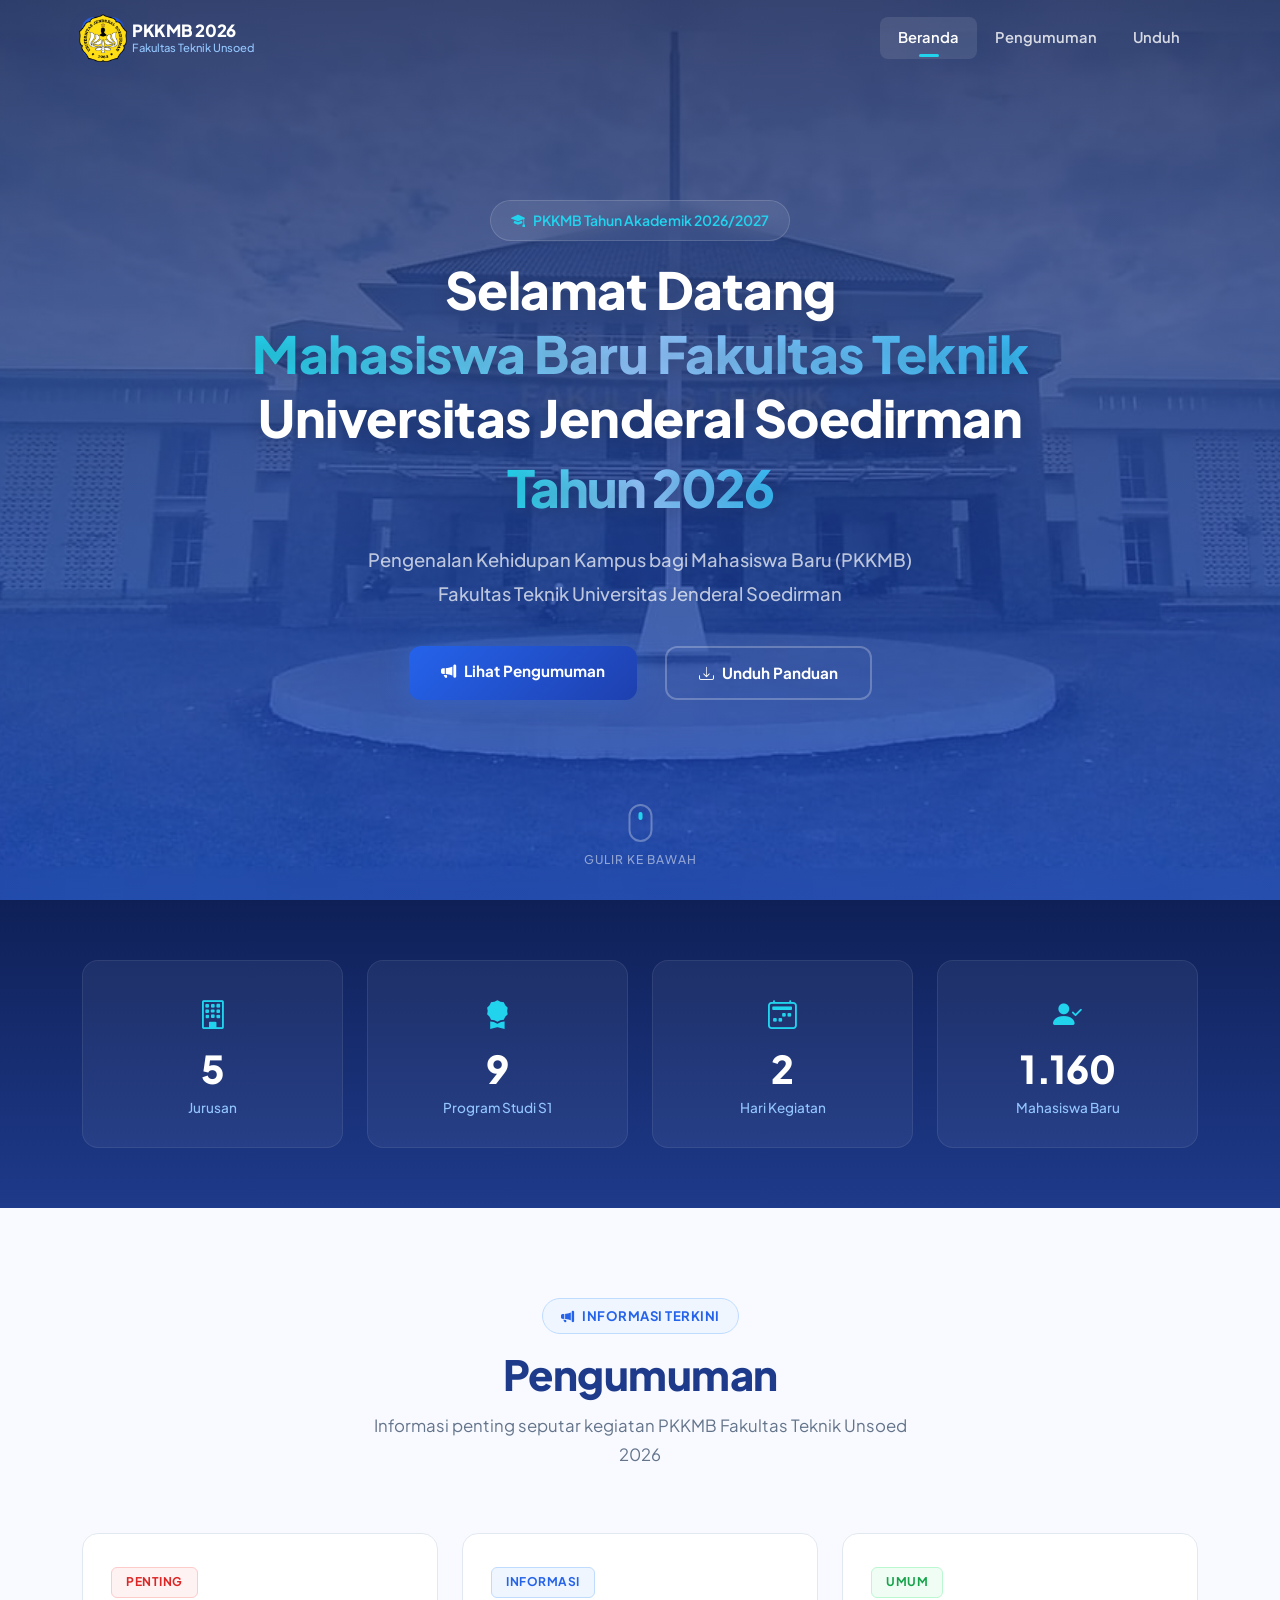
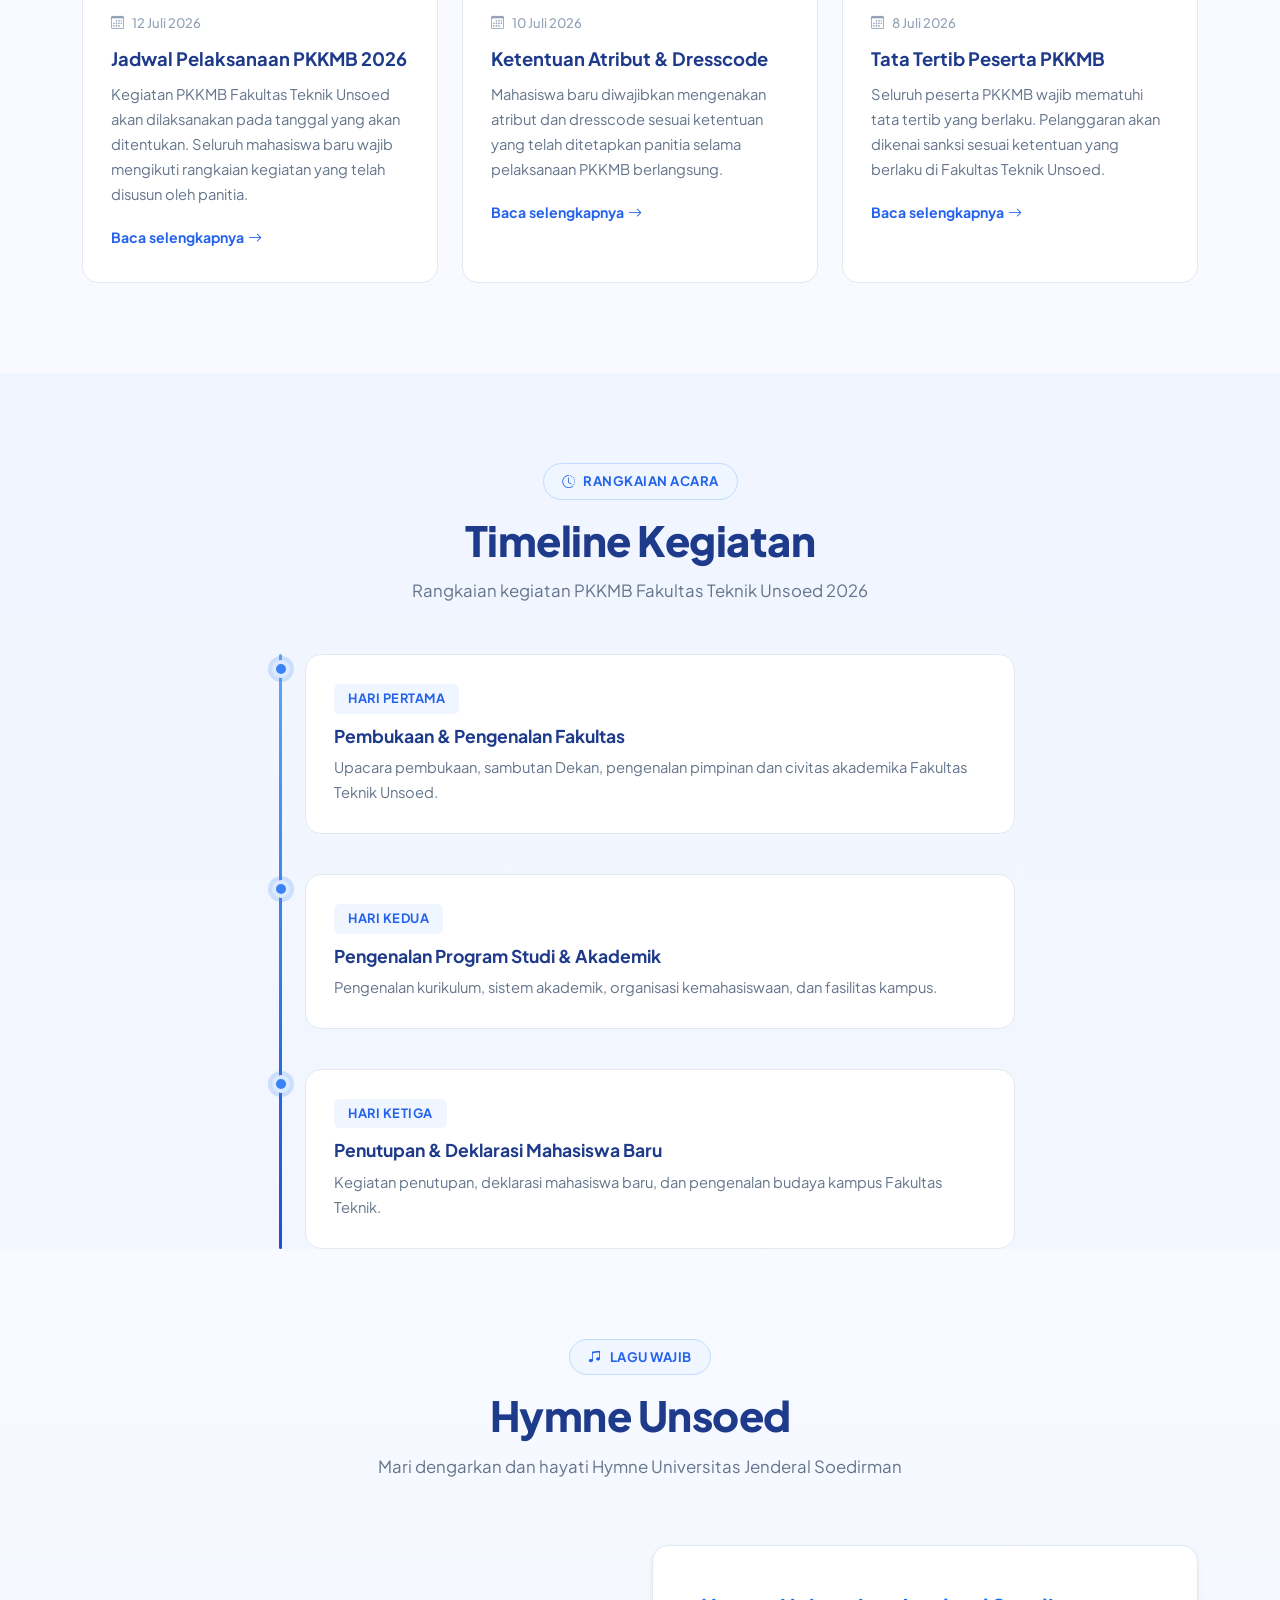
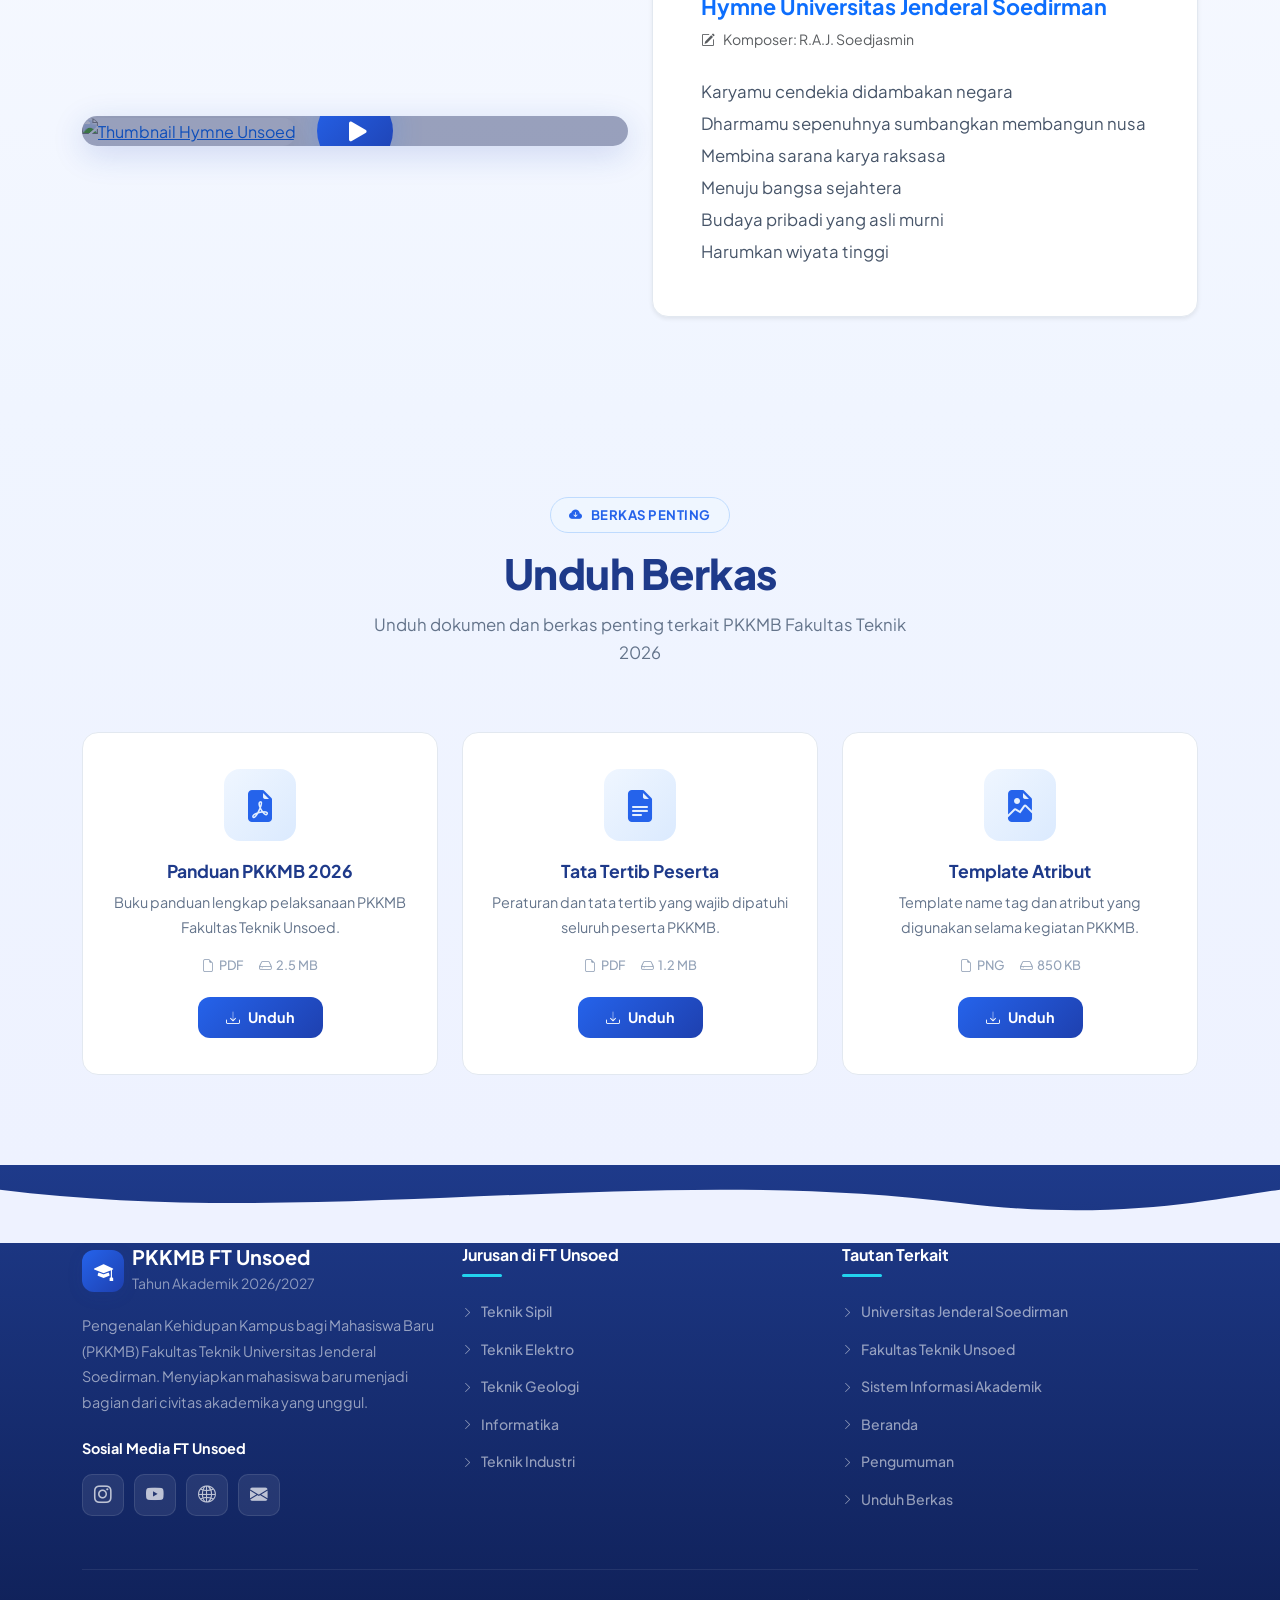
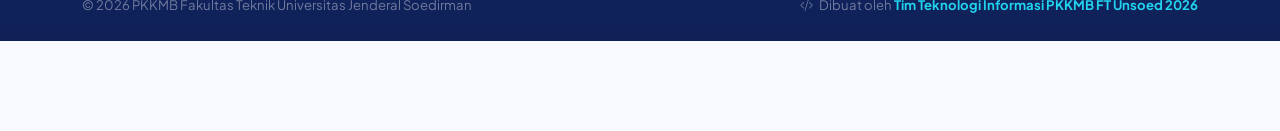
==== commit 818bb5c6: "change date" ====
--- a/index.html
+++ b/index.html
@@ -112,7 +112,7 @@
                 <div class="col-6 col-md-3" data-aos="fade-up" data-aos-delay="300">
                     <div class="stat-card">
                         <div class="stat-icon"><i class="bi bi-calendar2-week"></i></div>
-                        <div class="stat-number" data-target="3">0</div>
+                        <div class="stat-number" data-target="2">0</div>
                         <div class="stat-label">Hari Kegiatan</div>
                     </div>
                 </div>
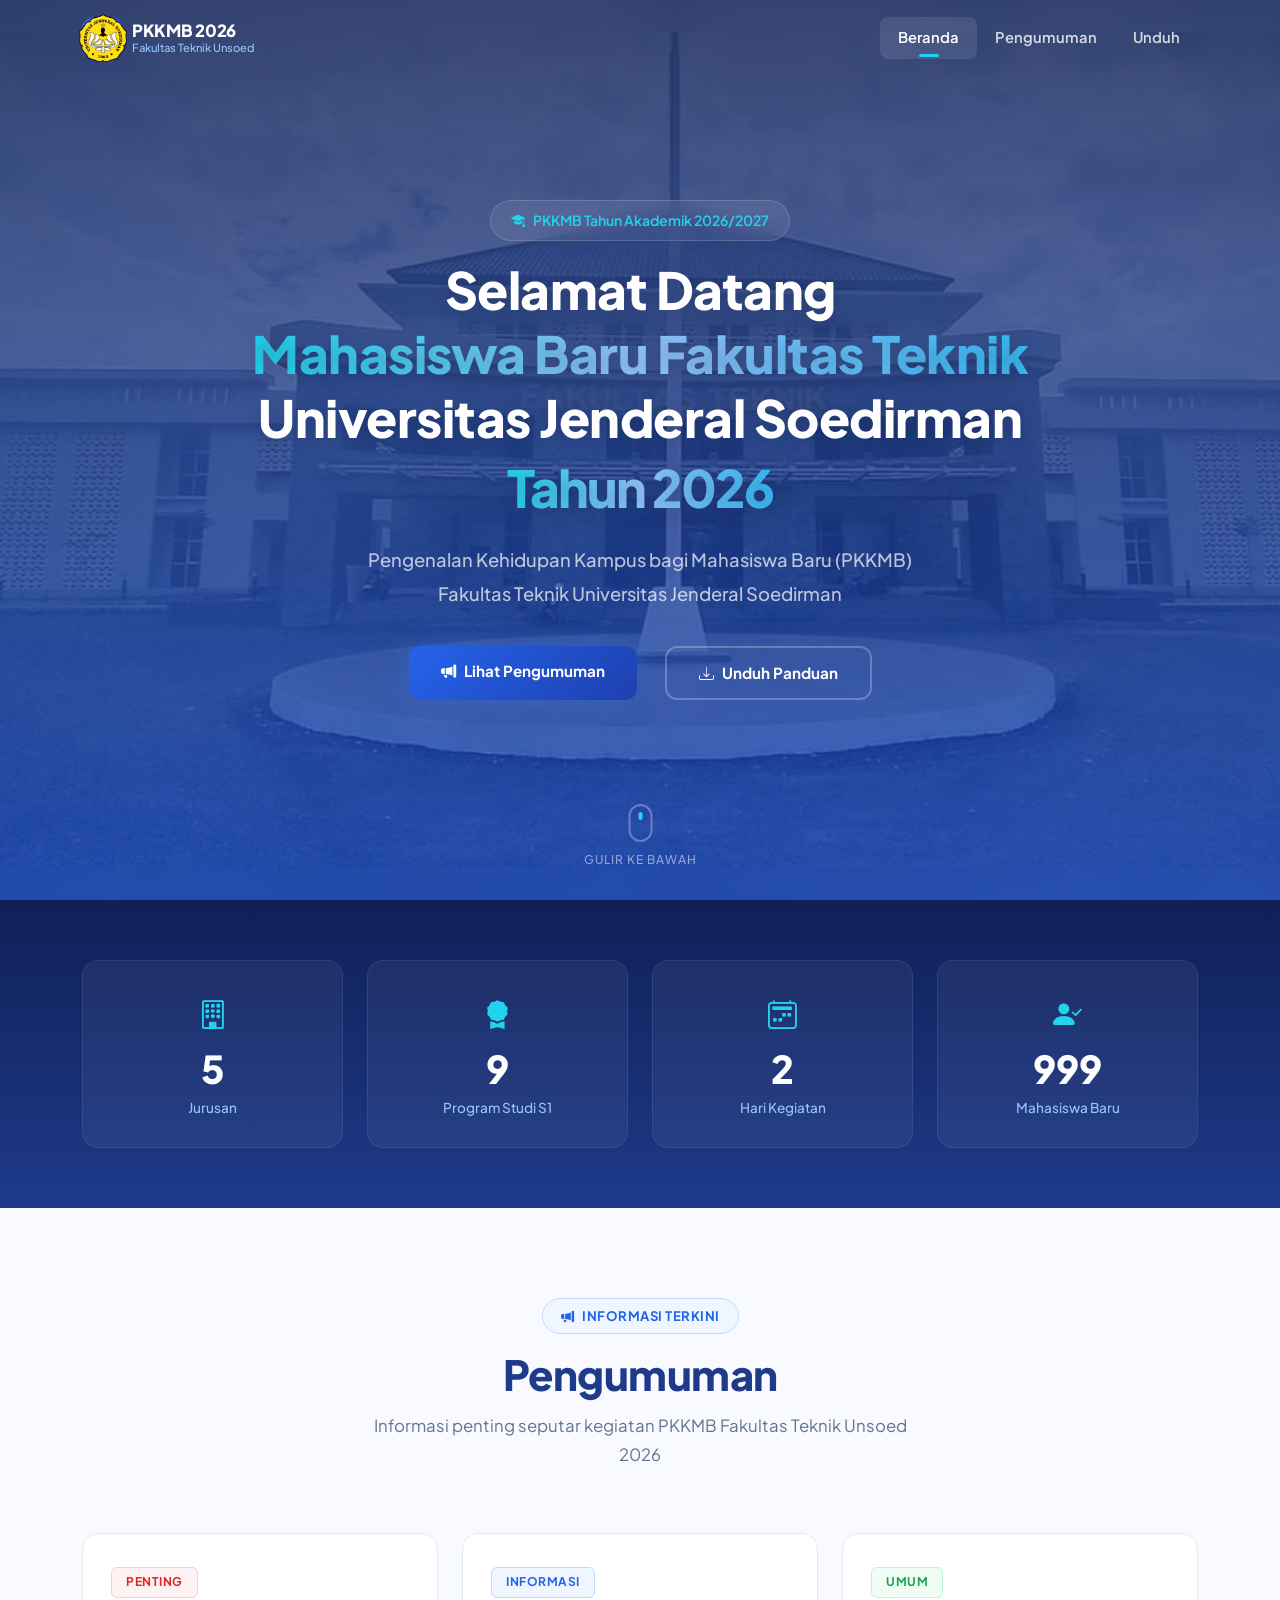
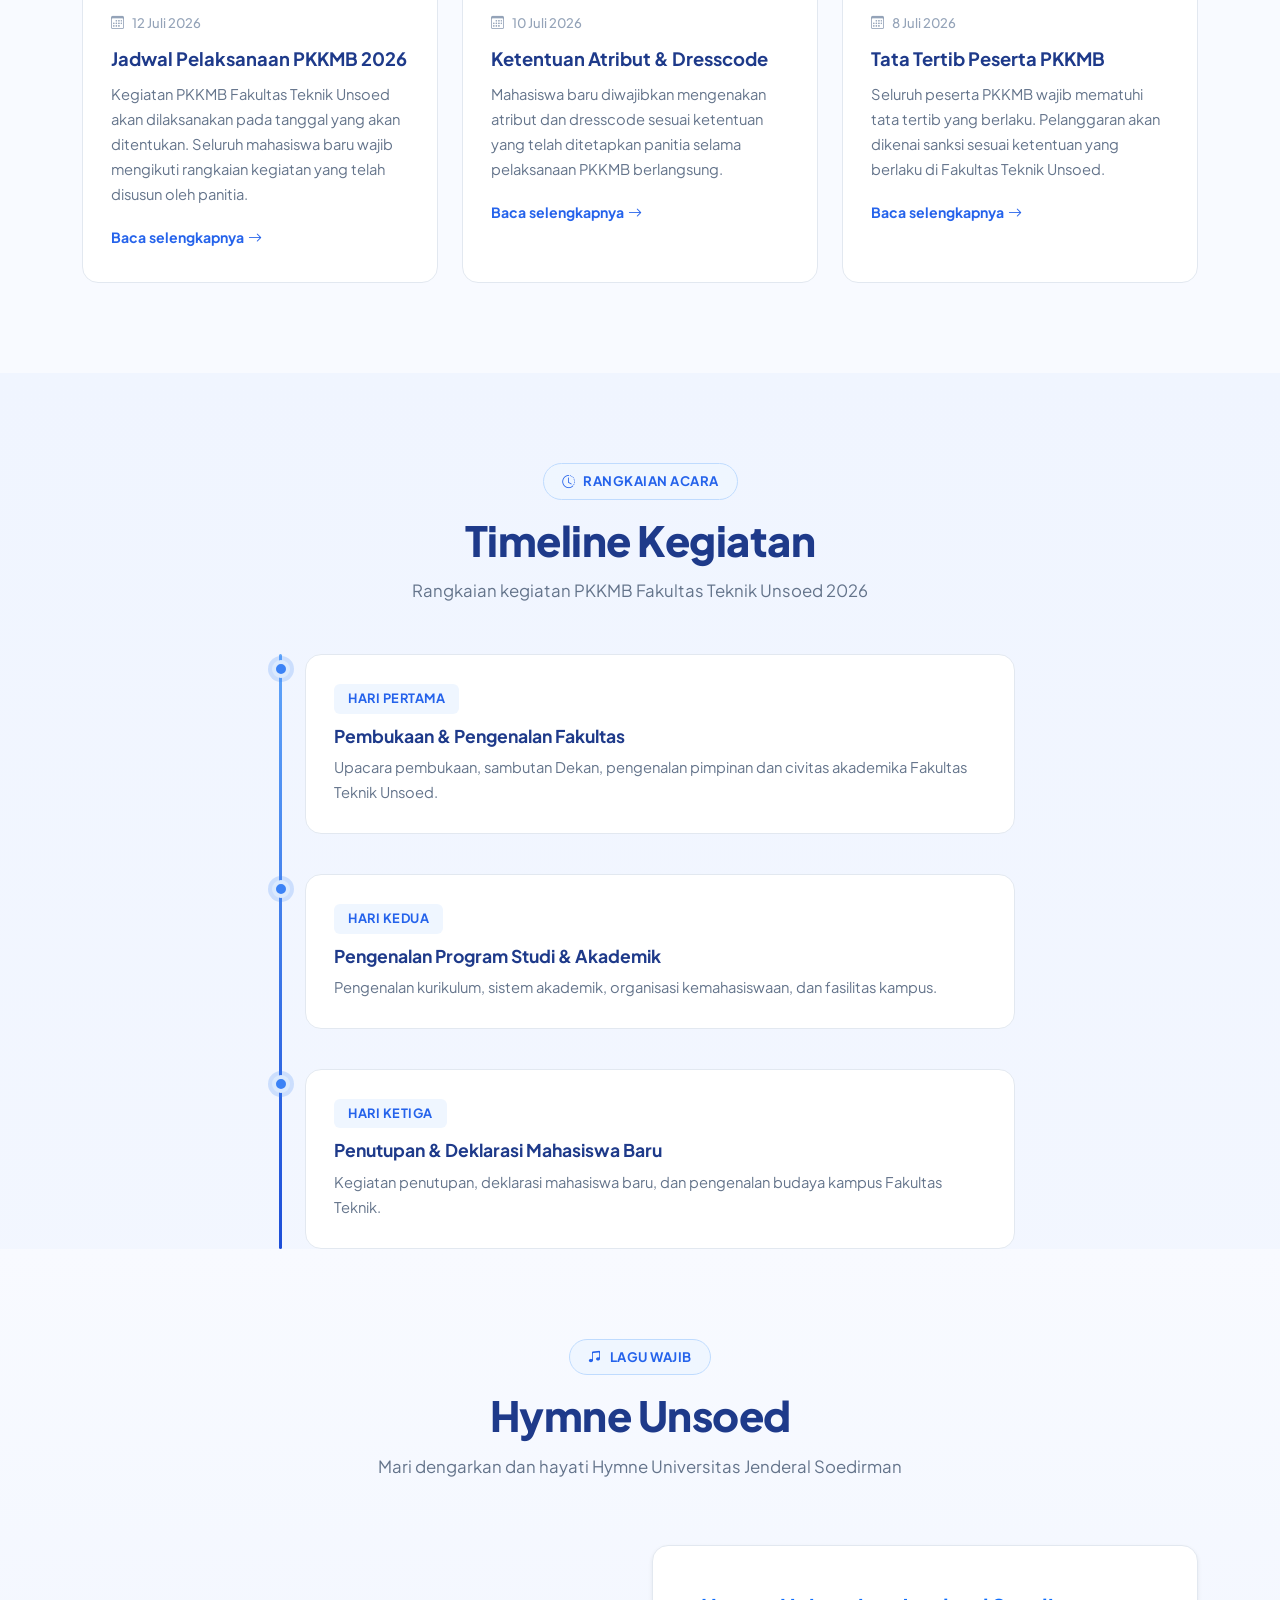
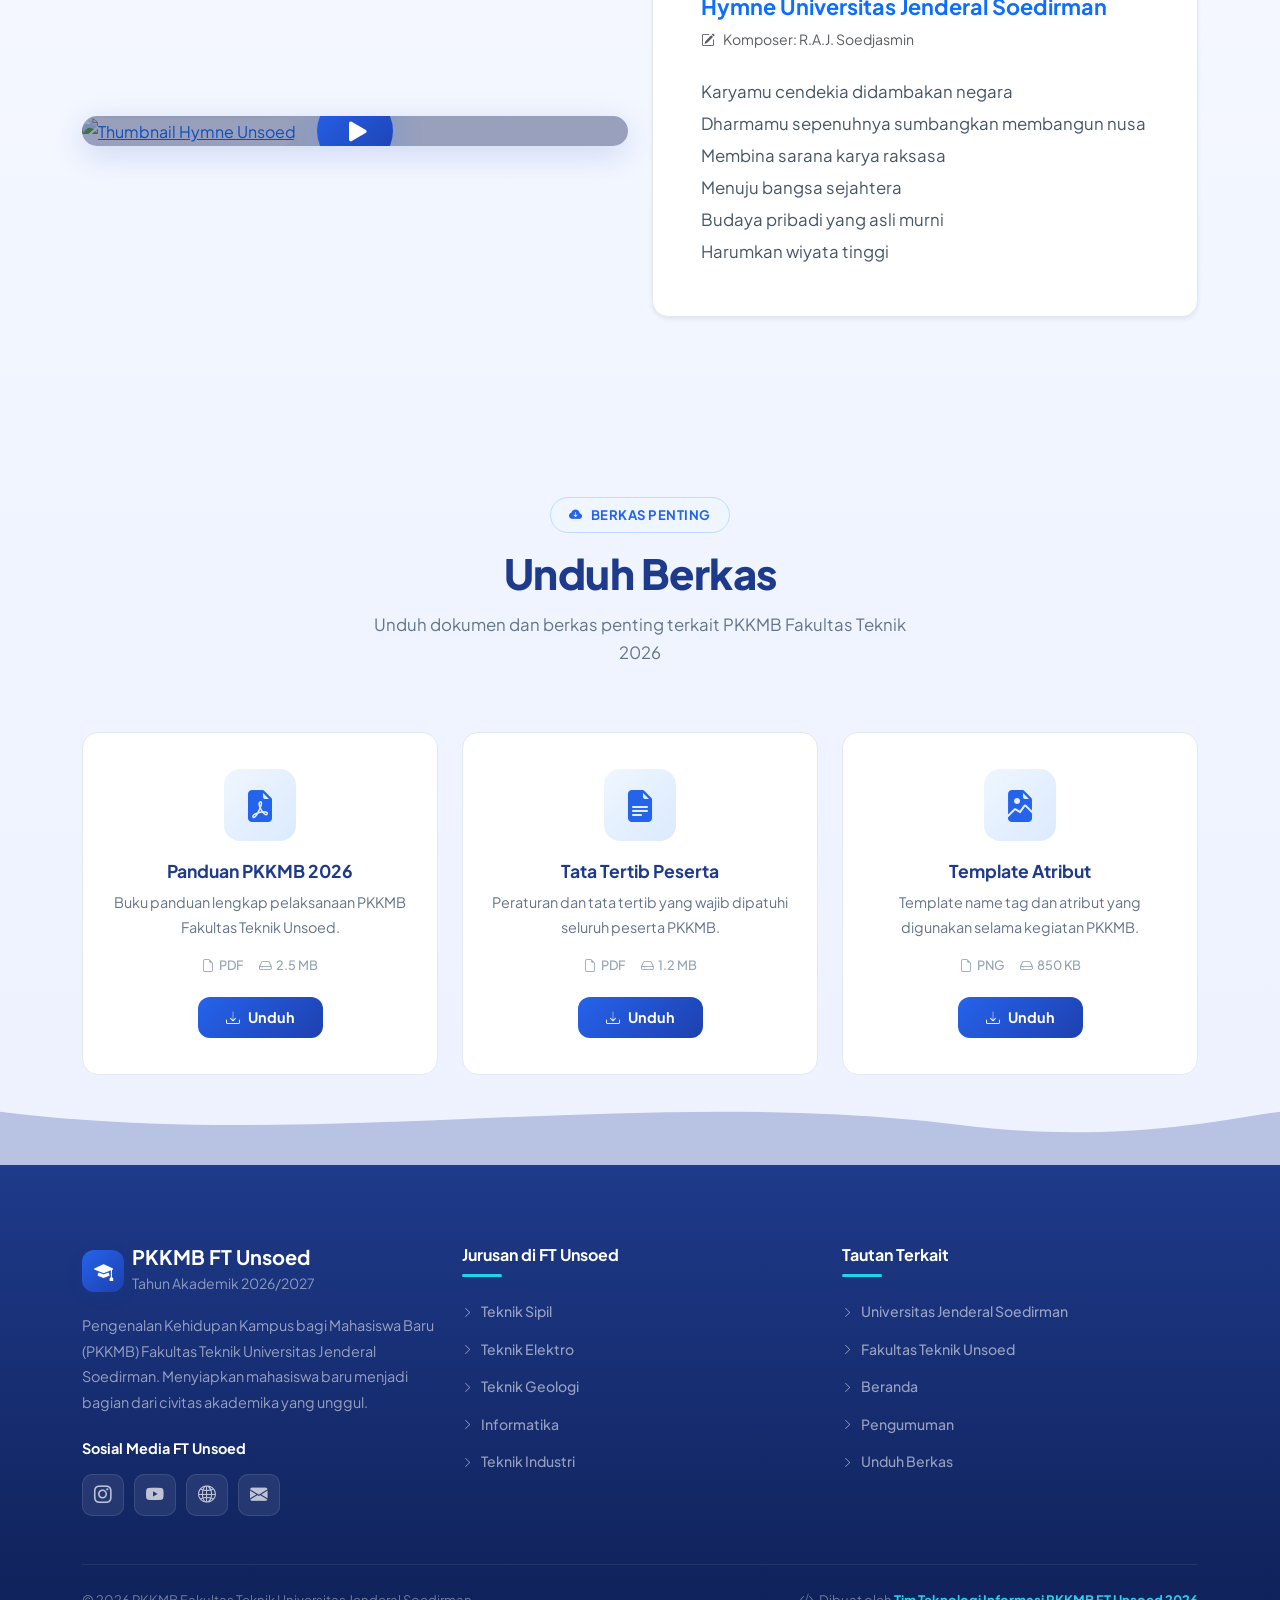
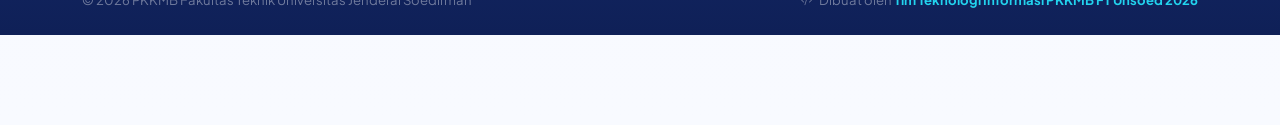
==== commit d3cf5db6: "Tambah Pengumuman" ====
--- a/index.html
+++ b/index.html
@@ -119,7 +119,7 @@
                 <div class="col-6 col-md-3" data-aos="fade-up" data-aos-delay="150">
                     <div class="stat-card">
                         <div class="stat-icon"><i class="bi bi-person-check-fill"></i></div>
-                        <div class="stat-number" data-target="1200">0</div>
+                        <div class="stat-number" data-target="1032">0</div>
                         <div class="stat-label">Mahasiswa Baru</div>
                     </div>
                 </div>
@@ -148,7 +148,7 @@
                             Kegiatan PKKMB Fakultas Teknik Unsoed akan dilaksanakan pada tanggal yang akan ditentukan. 
                             Seluruh mahasiswa baru wajib mengikuti rangkaian kegiatan yang telah disusun oleh panitia.
                         </p>
-                        <a href="#" class="announcement-link">
+                        <a href="pengumuman/jadwal-pkkmb.html" class="announcement-link">
                             Baca selengkapnya <i class="bi bi-arrow-right ms-1"></i>
                         </a>
                     </div>
@@ -165,7 +165,7 @@
                             Mahasiswa baru diwajibkan mengenakan atribut dan dresscode sesuai ketentuan 
                             yang telah ditetapkan panitia selama pelaksanaan PKKMB berlangsung.
                         </p>
-                        <a href="#" class="announcement-link">
+                        <a href="pengumuman/ketentuan-atribut.html" class="announcement-link">
                             Baca selengkapnya <i class="bi bi-arrow-right ms-1"></i>
                         </a>
                     </div>
@@ -182,7 +182,7 @@
                             Seluruh peserta PKKMB wajib mematuhi tata tertib yang berlaku. 
                             Pelanggaran akan dikenai sanksi sesuai ketentuan yang berlaku di Fakultas Teknik Unsoed.
                         </p>
-                        <a href="#" class="announcement-link">
+                        <a href="pengumuman/tata-tertib.html" class="announcement-link">
                             Baca selengkapnya <i class="bi bi-arrow-right ms-1"></i>
                         </a>
                     </div>
@@ -290,7 +290,7 @@
                             <span><i class="bi bi-file-earmark me-1"></i>PDF</span>
                             <span><i class="bi bi-hdd me-1"></i>2.5 MB</span>
                         </div>
-                        <a href="#" class="btn btn-download">
+                        <a href="https://drive.google.com/file/d/198lpeTENpJFiBqcmDmidf-Nd133UDcTu/view?usp=sharing" class="btn btn-download">
                             <i class="bi bi-download me-2"></i>Unduh
                         </a>
                     </div>
@@ -425,11 +425,6 @@
                             </a>
                         </li>
                         <li>
-                            <a href="https://sinta.unsoed.ac.id" target="_blank" rel="noopener">
-                                <i class="bi bi-chevron-right me-2"></i>Sistem Informasi Akademik
-                            </a>
-                        </li>
-                        <li>
                             <a href="#beranda">
                                 <i class="bi bi-chevron-right me-2"></i>Beranda
                             </a>
--- a/style.css
+++ b/style.css
@@ -776,10 +776,10 @@
 
 .footer-wave {
     position: absolute;
-    top: -2px;
+    top: -80px;
     left: 0;
     right: 0;
-    color: #eef2ff;
+    color: #b8c3e4;
     line-height: 0;
 }
 
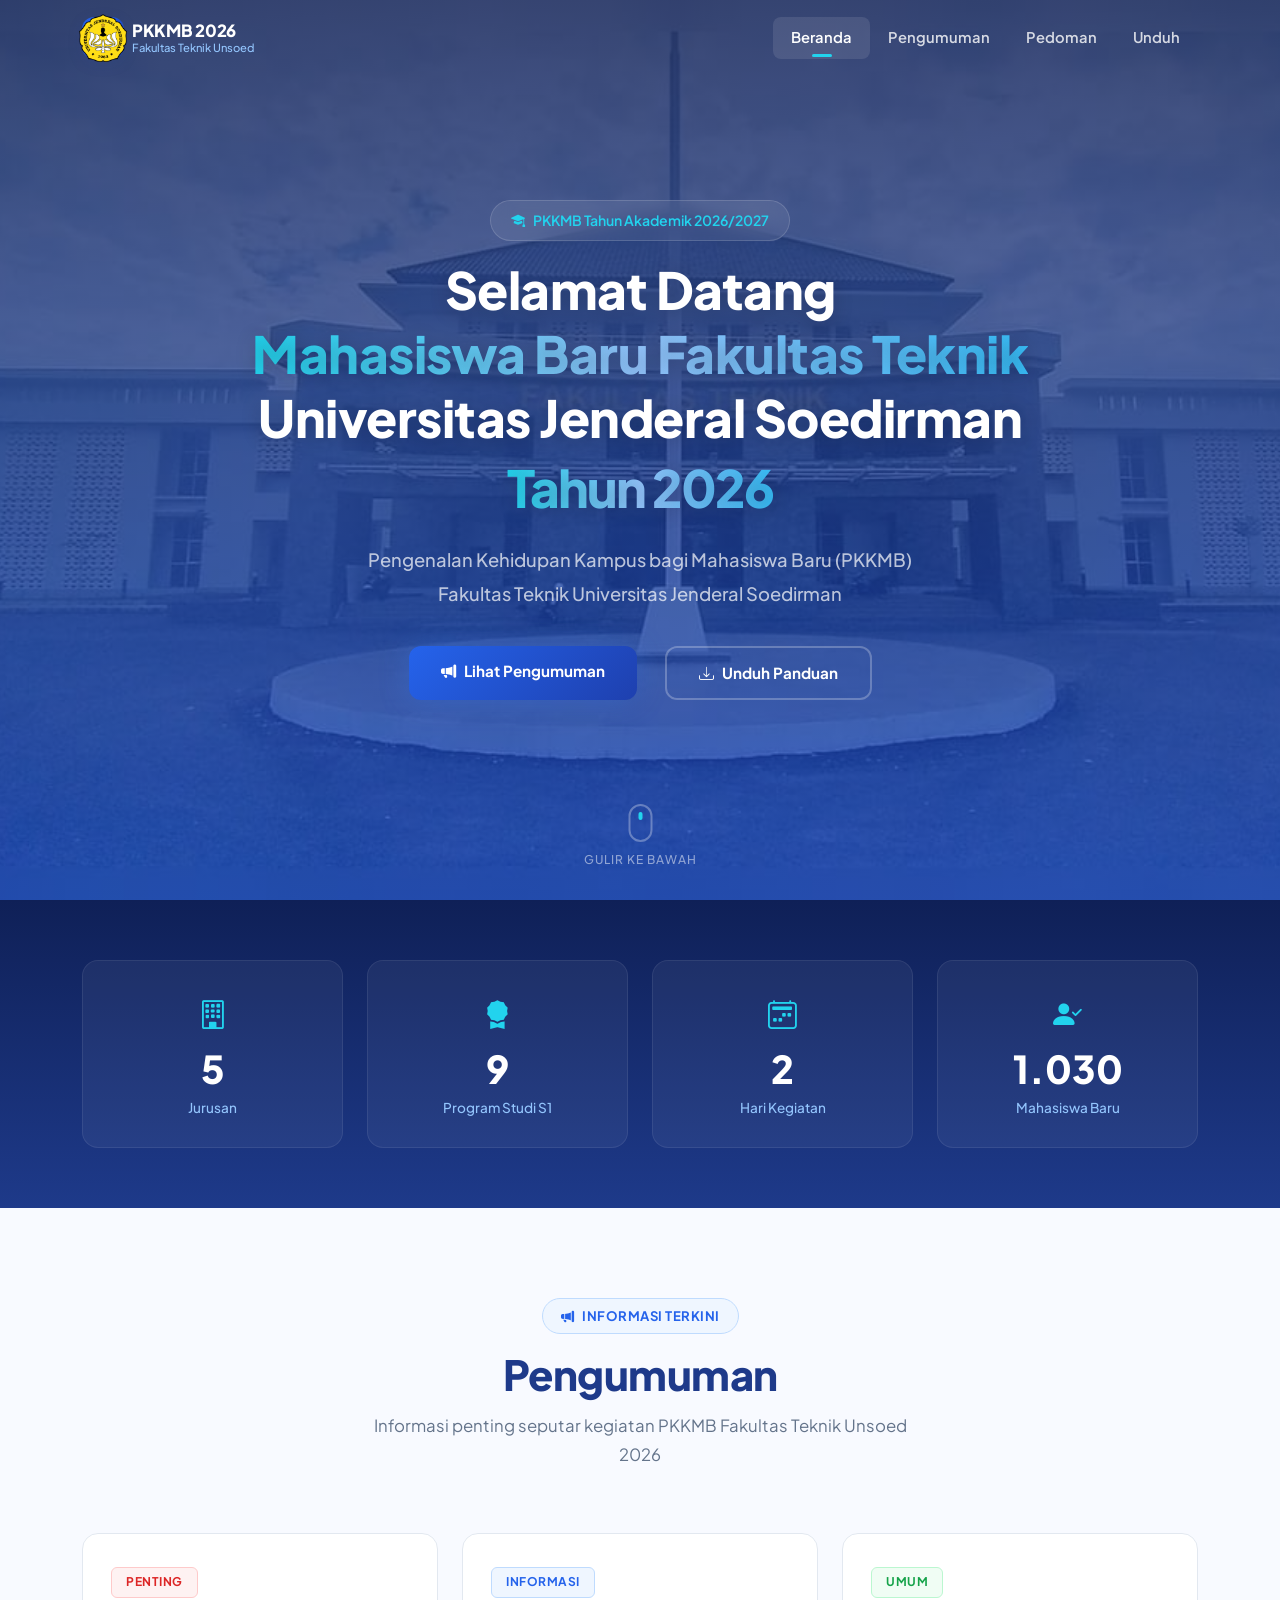
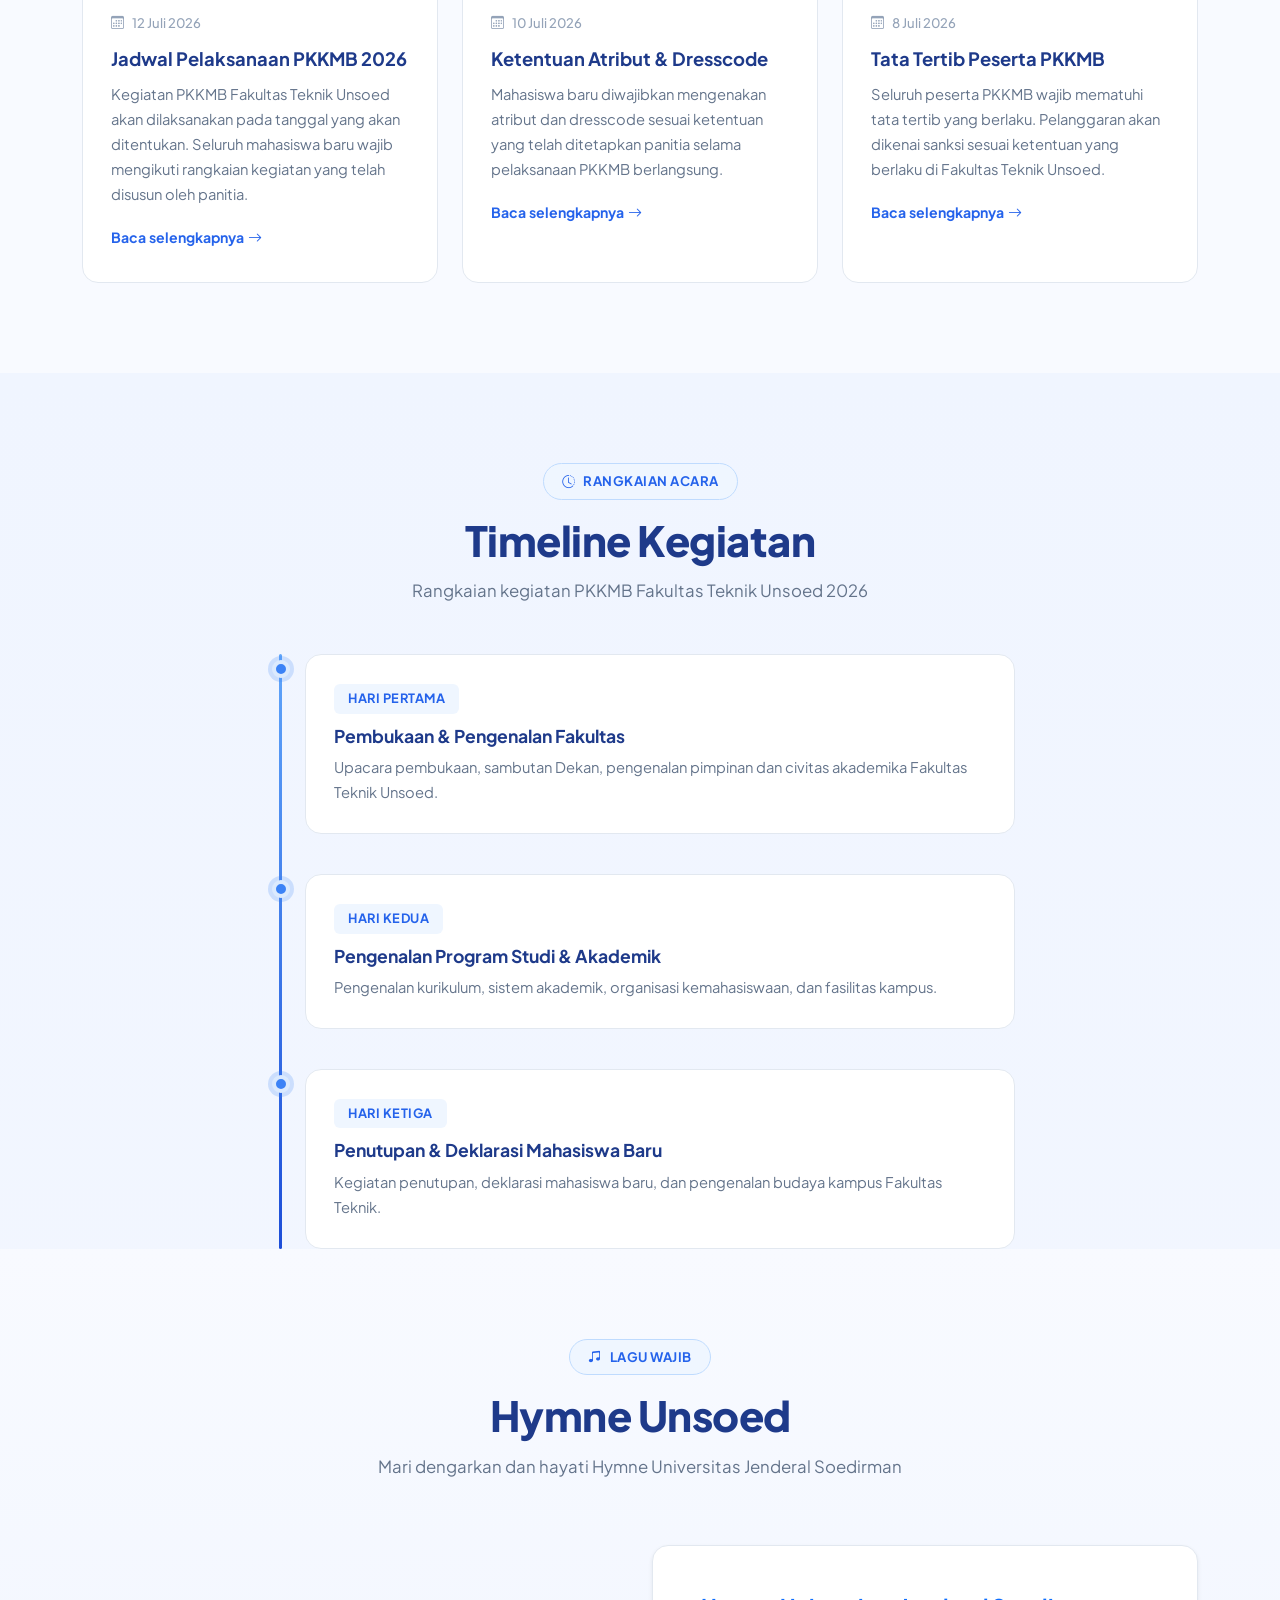
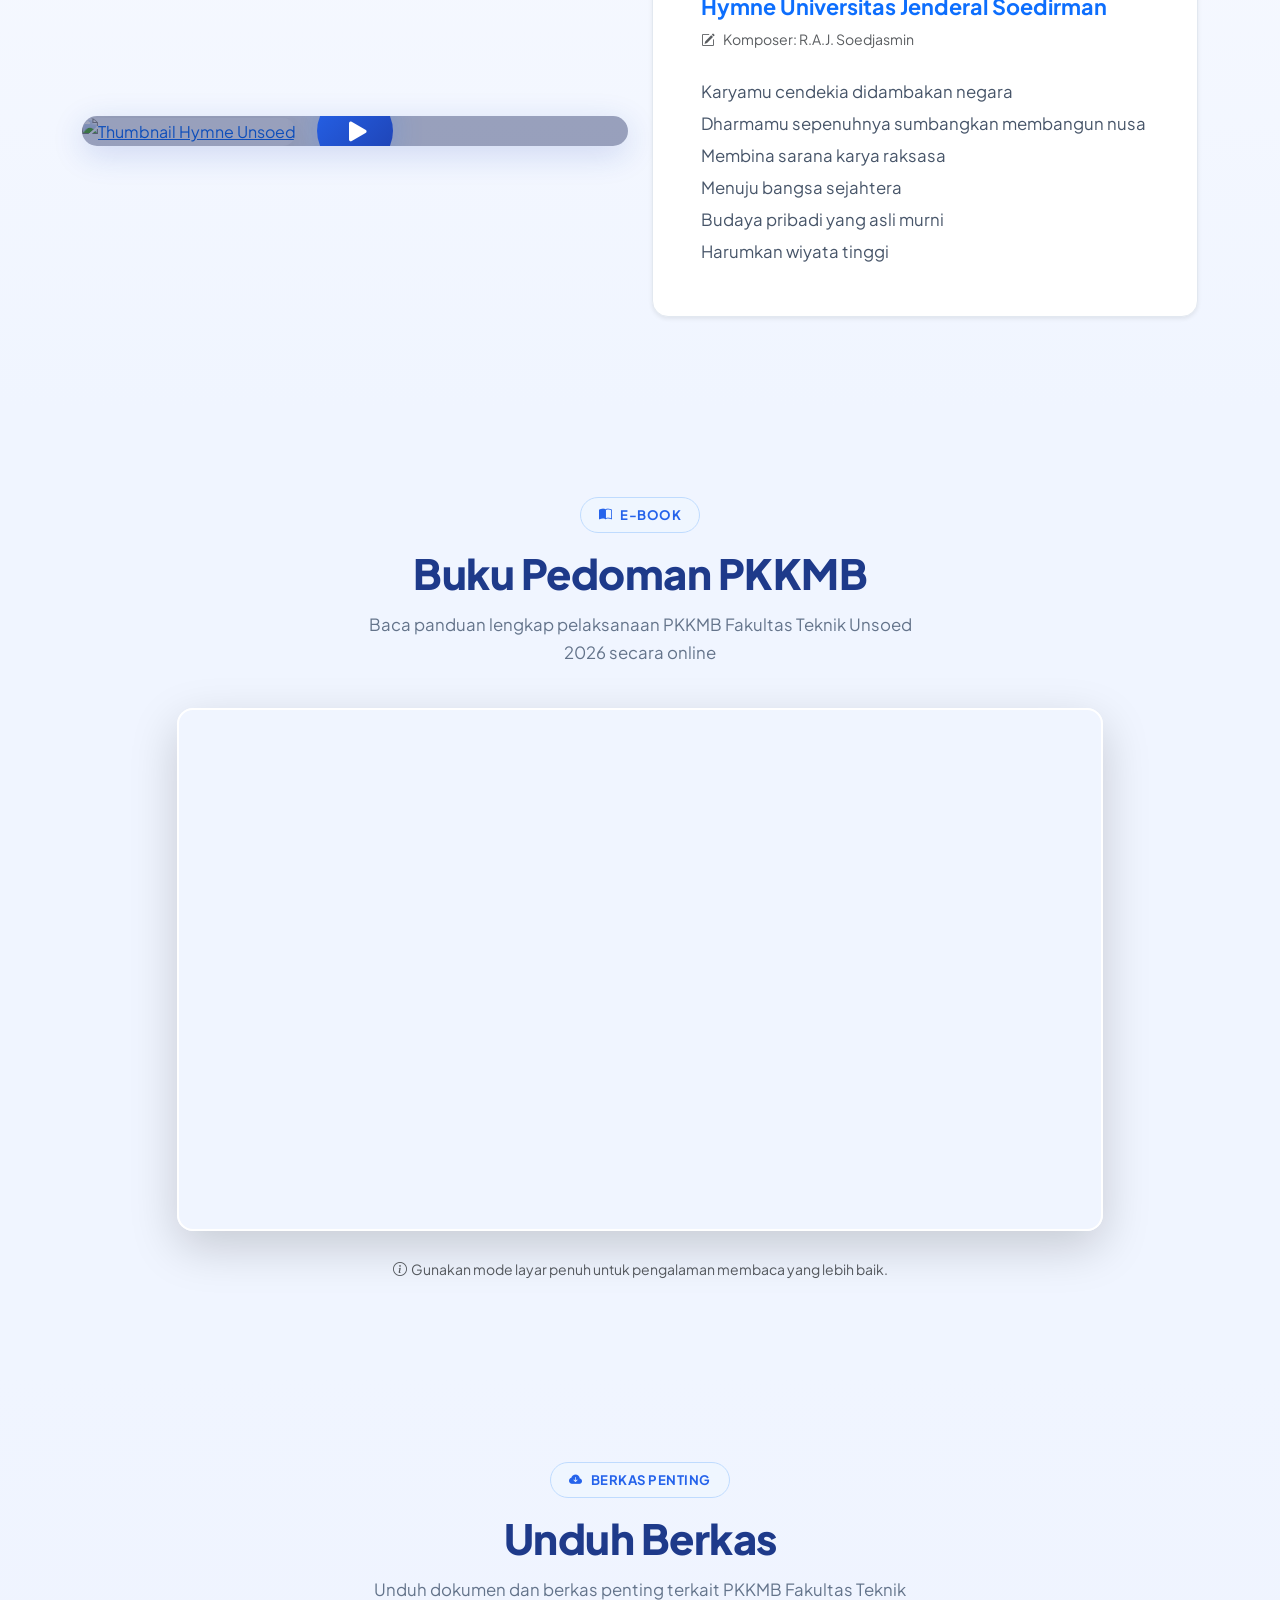
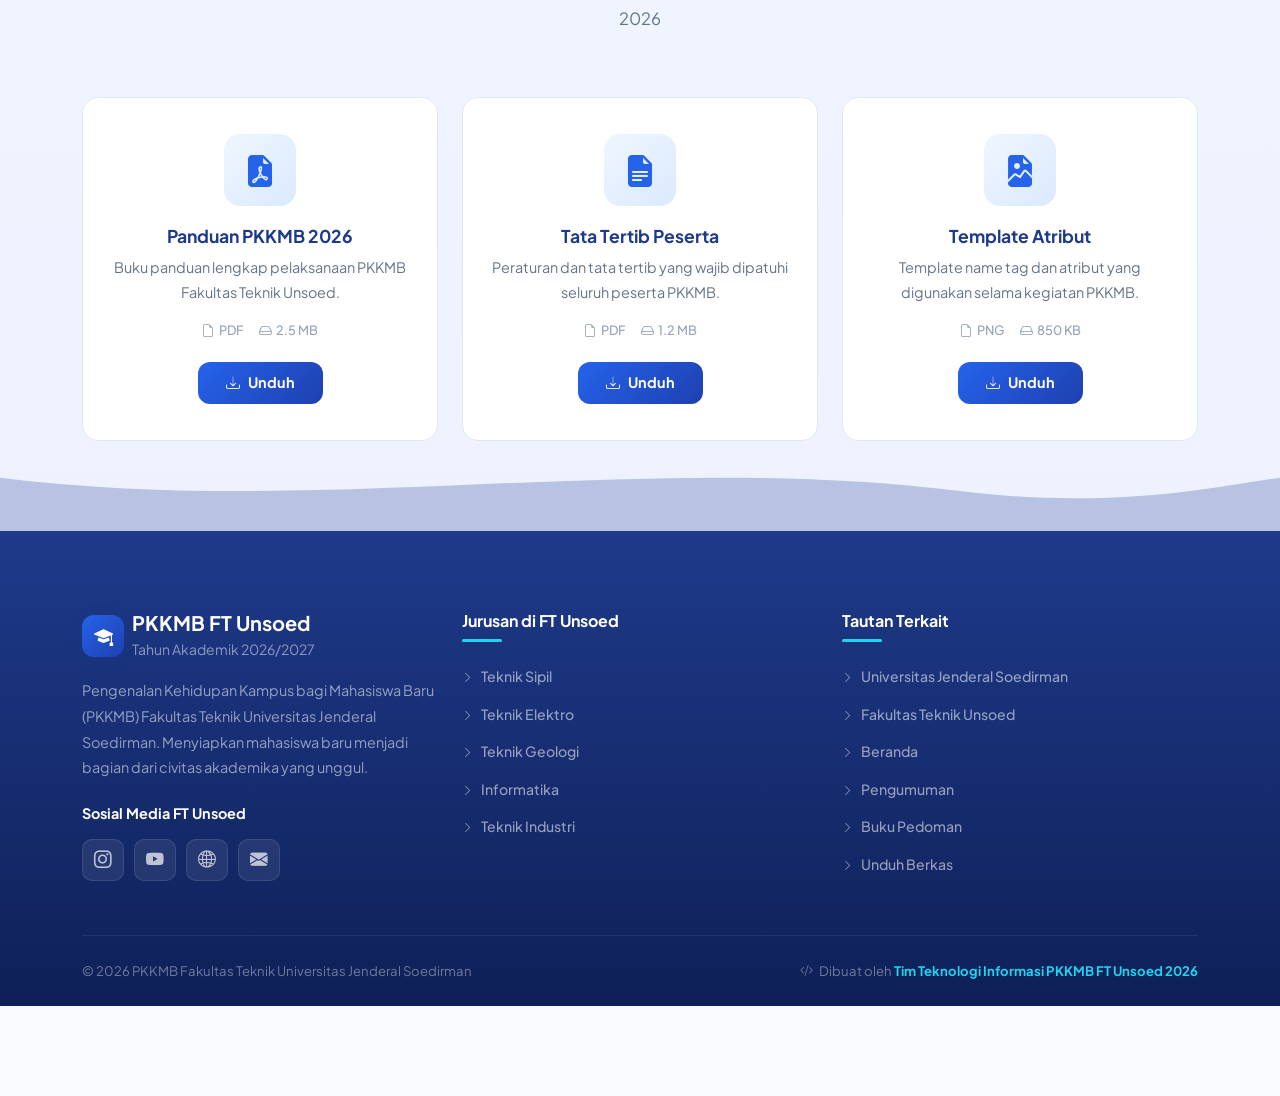
==== commit 05c6da65: "tambah fliphtml" ====
--- a/index.html
+++ b/index.html
@@ -45,6 +45,9 @@
                         <a class="nav-link" href="#pengumuman">Pengumuman</a>
                     </li>
                     <li class="nav-item">
+                        <a class="nav-link" href="#buku-pedoman">Pedoman</a>
+                    </li>
+                    <li class="nav-item">
                         <a class="nav-link" href="#unduh">Unduh</a>
                     </li>
                 </ul>
@@ -269,6 +272,28 @@
         </div>
     </section>
 
+    <!-- ===================== BUKU PEDOMAN ===================== -->
+    <section id="buku-pedoman" class="section-pedoman">
+        <div class="container">
+            <div class="section-header text-center" data-aos="fade-up">
+                <span class="section-badge"><i class="bi bi-book-half me-2"></i>E-Book</span>
+                <h2 class="section-title">Buku Pedoman PKKMB</h2>
+                <p class="section-desc">Baca panduan lengkap pelaksanaan PKKMB Fakultas Teknik Unsoed 2026 secara online</p>
+            </div>
+            <div class="row justify-content-center mt-2">
+                <div class="col-lg-10" data-aos="fade-up" data-aos-delay="100">
+                    <div class="ratio ratio-16x9 shadow-lg rounded-4 overflow-hidden border border-2 border-white">
+                        <!-- Ganti URL src di bawah ini dengan URL embed FlipHTML5 Anda -->
+                        <iframe src="https://online.fliphtml5.com/pendidikantinggi/Buku-Panduan-PKKMB-FT-Unsoed-2026/" seamless="seamless" scrolling="no" frameborder="0" allowtransparency="true" allowfullscreen="true"></iframe>
+                    </div>
+                    <div class="text-center mt-4">
+                        <small class="text-muted"><i class="bi bi-info-circle me-1"></i>Gunakan mode layar penuh untuk pengalaman membaca yang lebih baik.</small>
+                    </div>
+                </div>
+            </div>
+        </div>
+    </section>
+
     <!-- ===================== UNDUH ===================== -->
     <section id="unduh" class="section-unduh">
         <div class="container">
@@ -435,6 +460,11 @@
                             </a>
                         </li>
                         <li>
+                            <a href="#buku-pedoman">
+                                <i class="bi bi-chevron-right me-2"></i>Buku Pedoman
+                            </a>
+                        </li>
+                        <li>
                             <a href="#unduh">
                                 <i class="bi bi-chevron-right me-2"></i>Unduh Berkas
                             </a>
--- a/style.css
+++ b/style.css
@@ -361,6 +361,7 @@
 /* ===== SECTION SHARED ===== */
 .section-pengumuman,
 .section-hymne,
+.section-pedoman,
 .section-unduh {
     padding: 90px 0;
 }
@@ -376,6 +377,10 @@
 
 .section-hymne {
     background: linear-gradient(180deg, #f8faff 0%, #f0f5ff 100%);
+}
+
+.section-pedoman {
+    background: #f0f5ff;
 }
 
 .section-unduh {
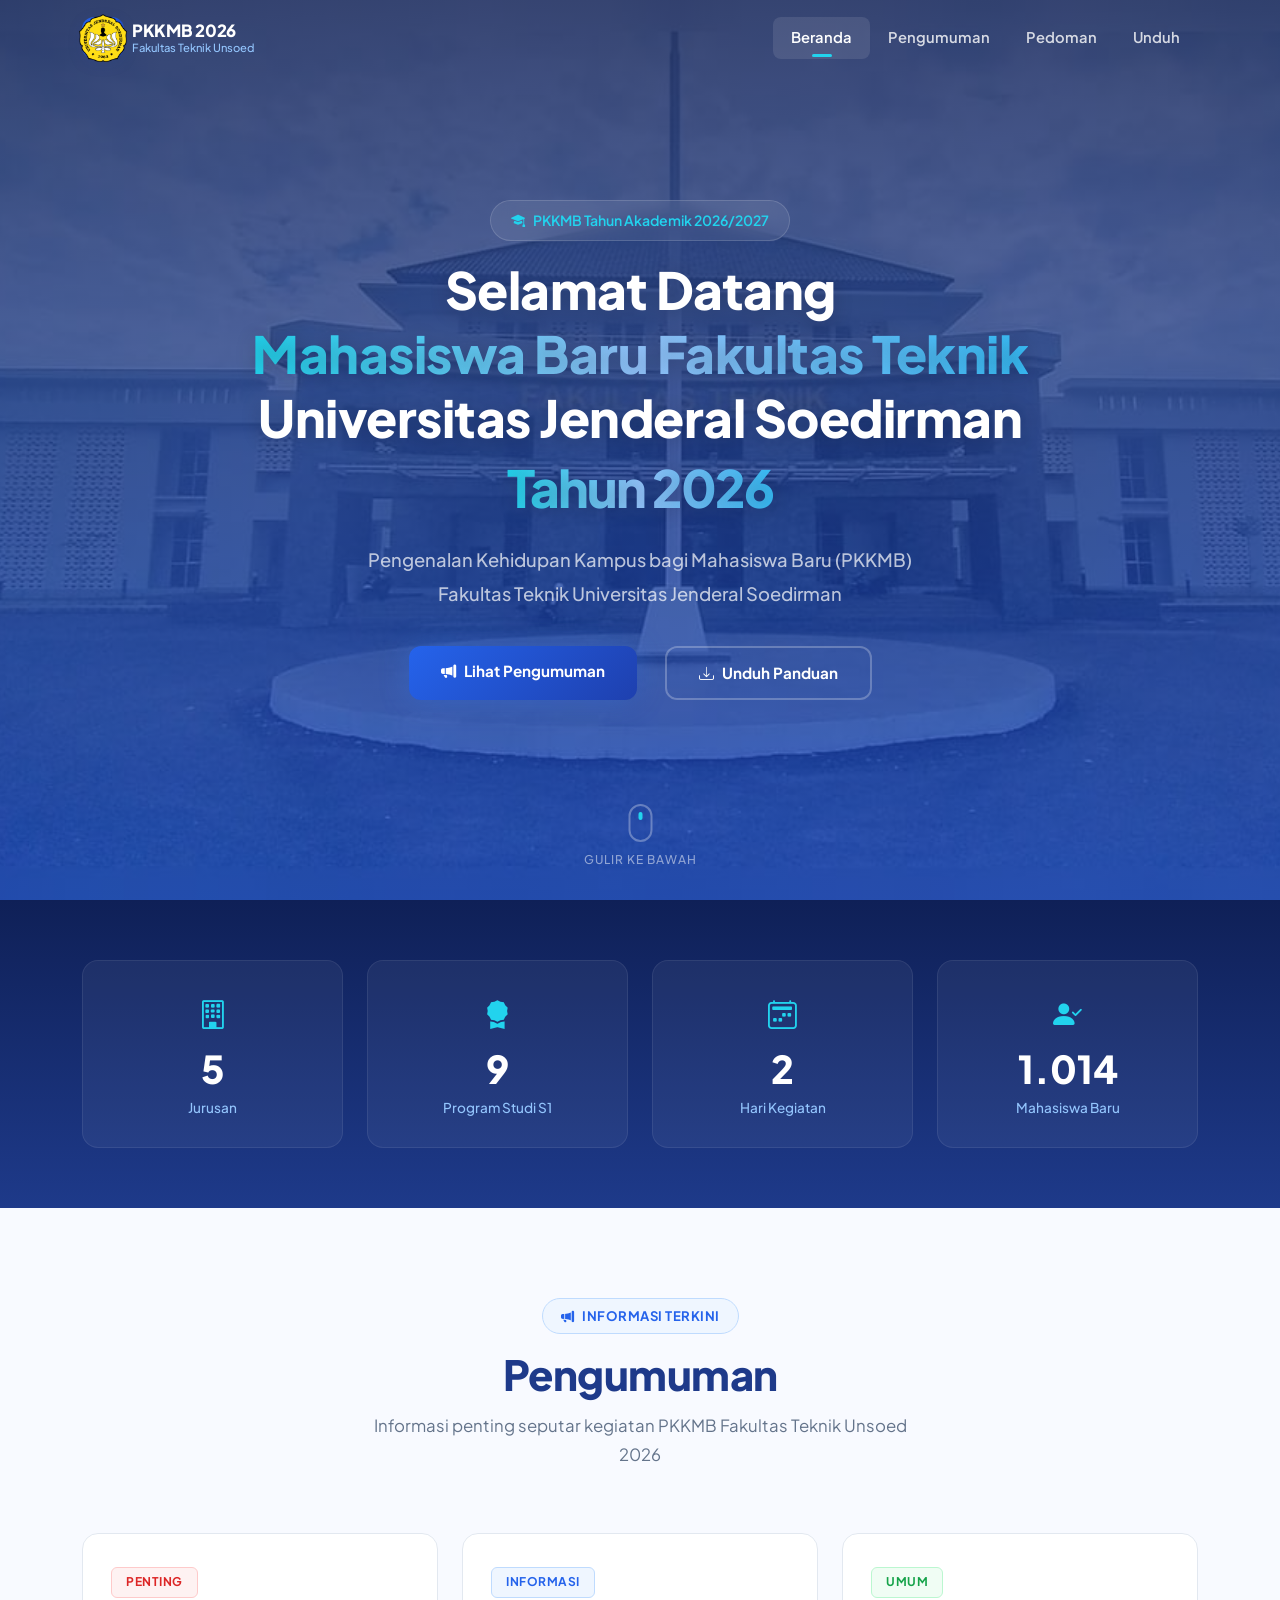
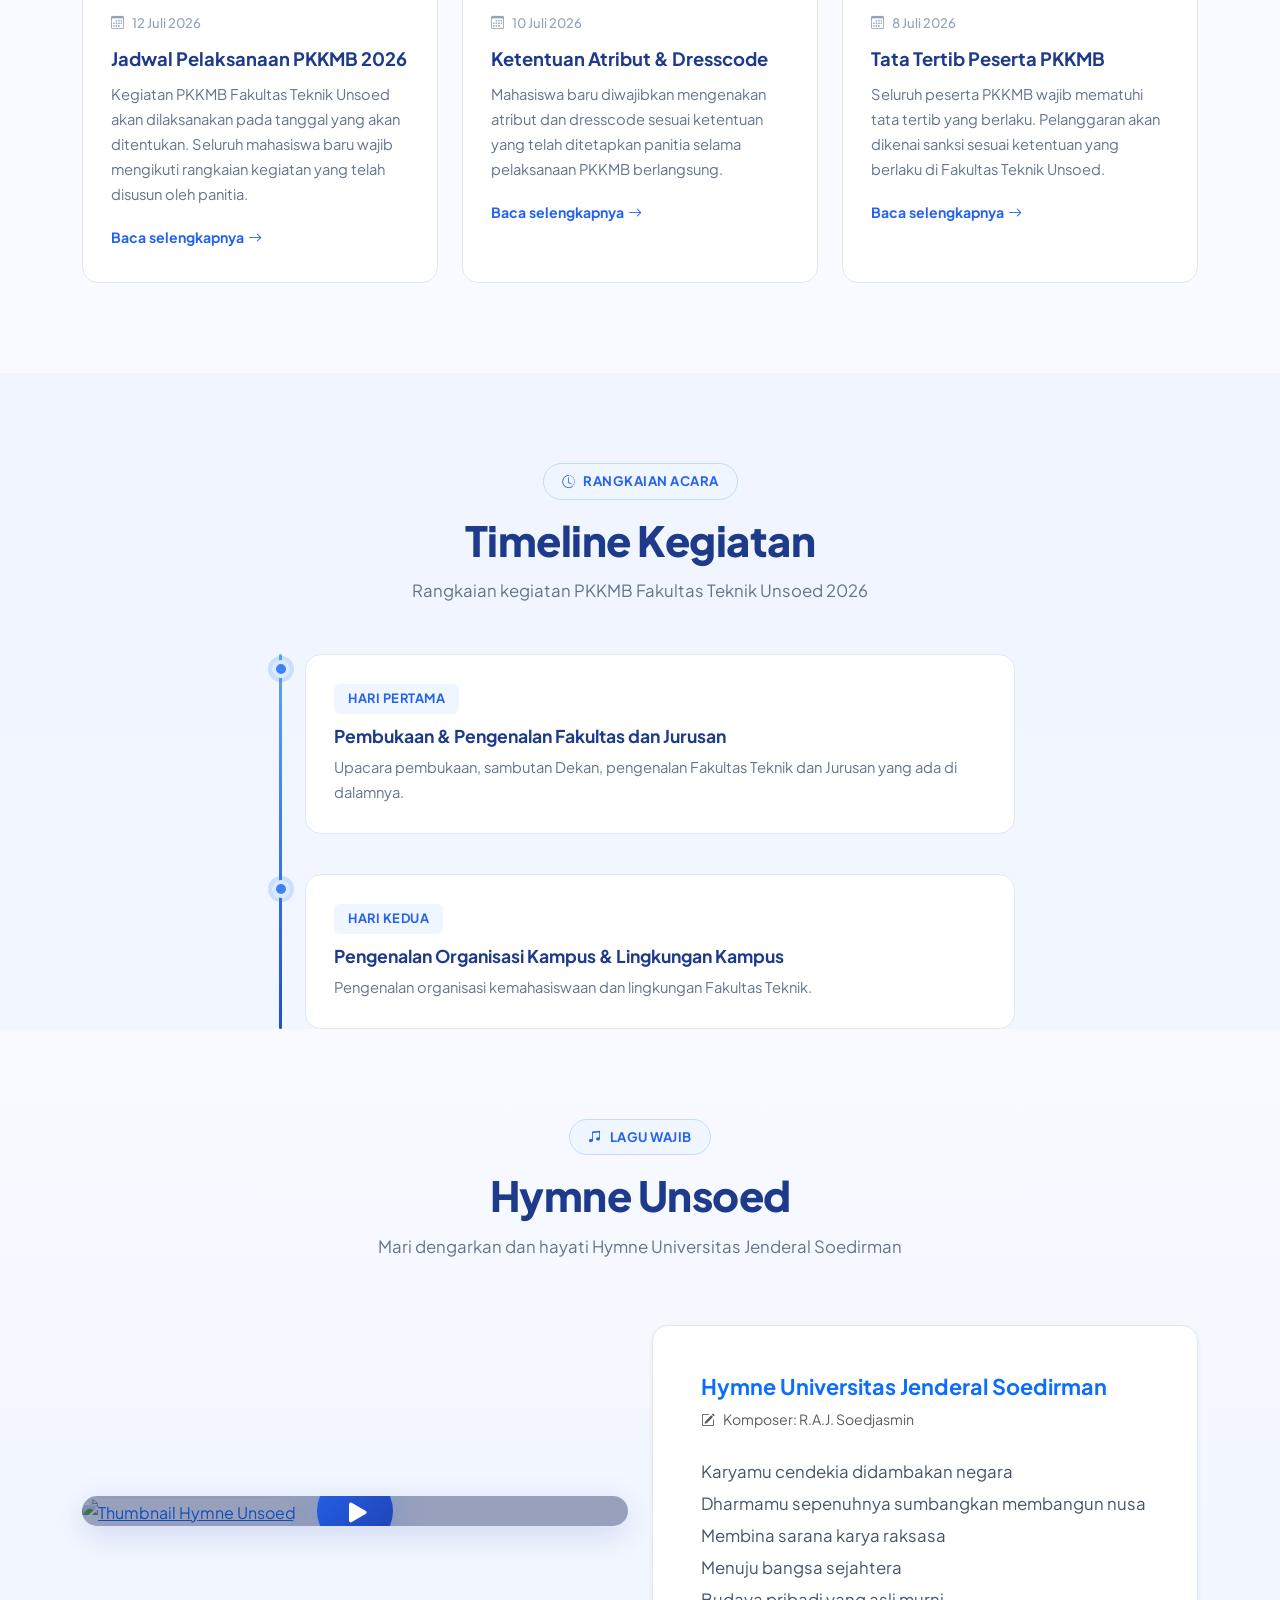
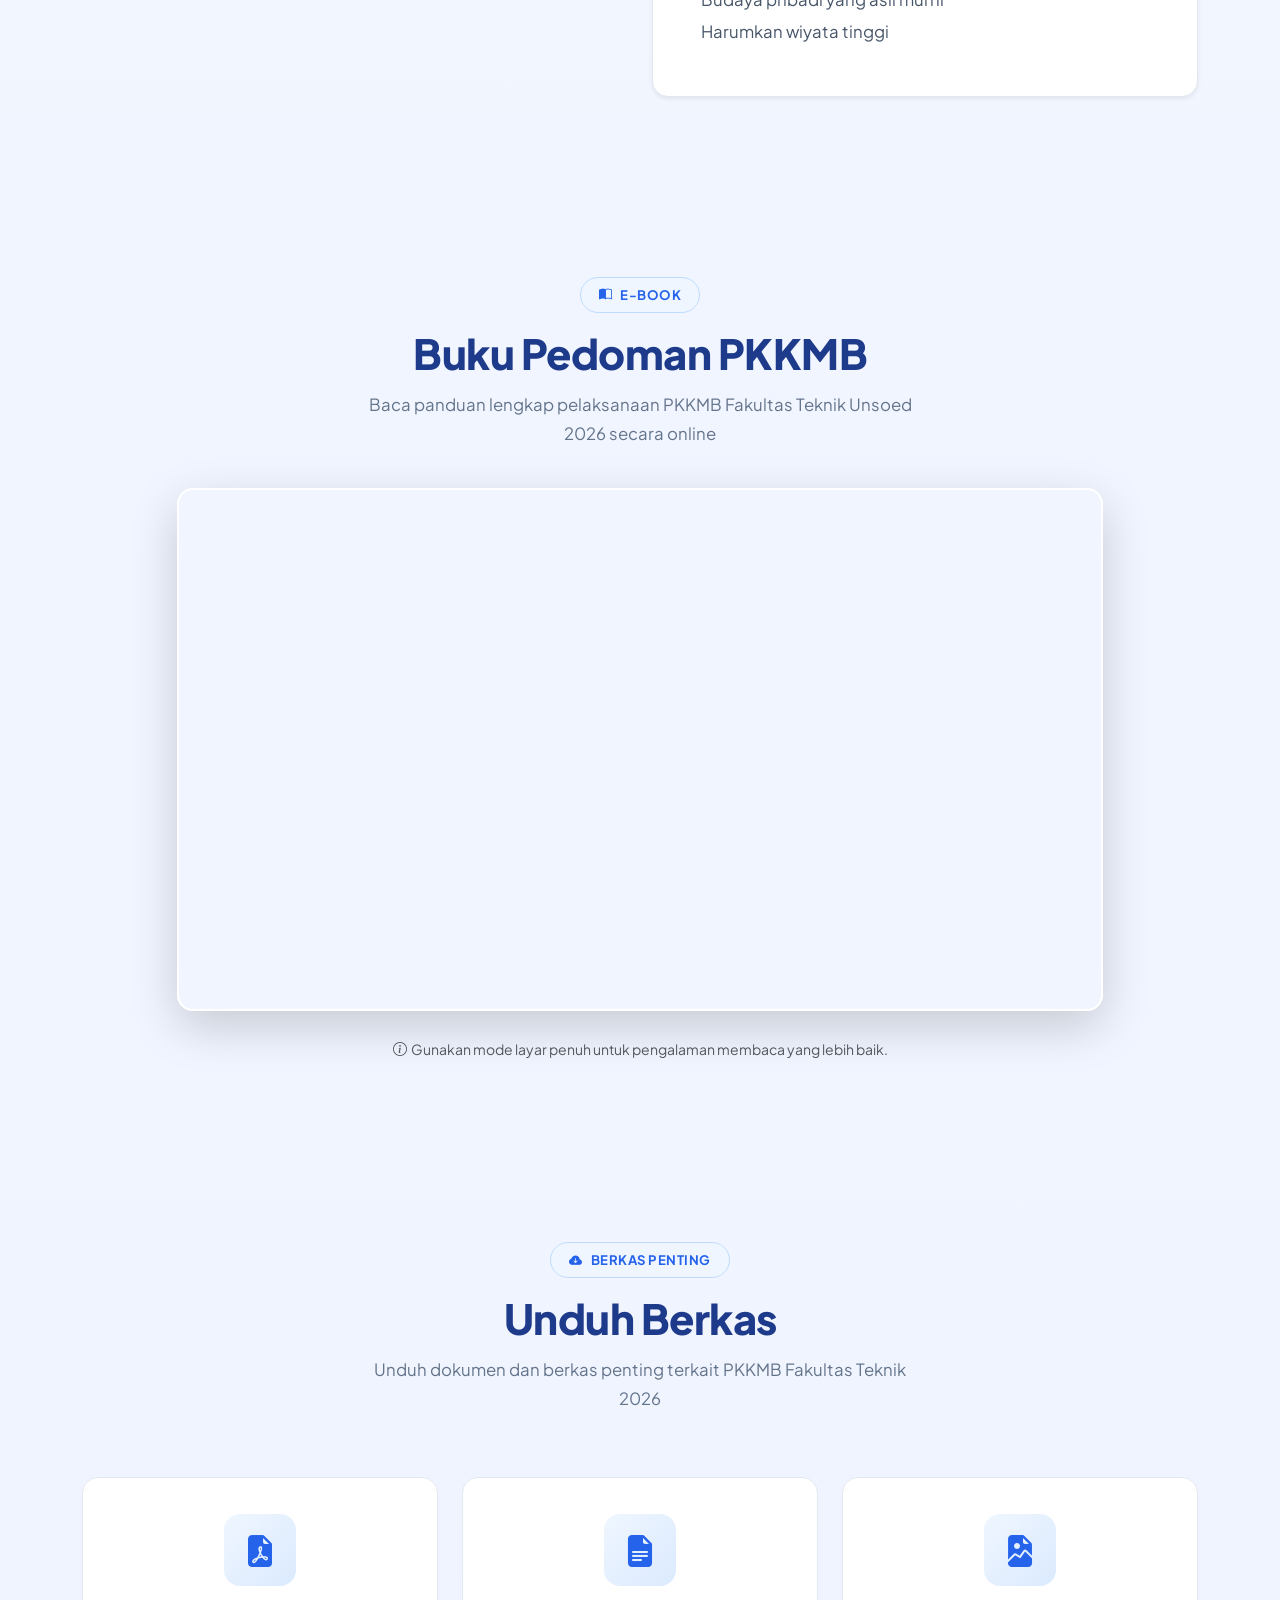
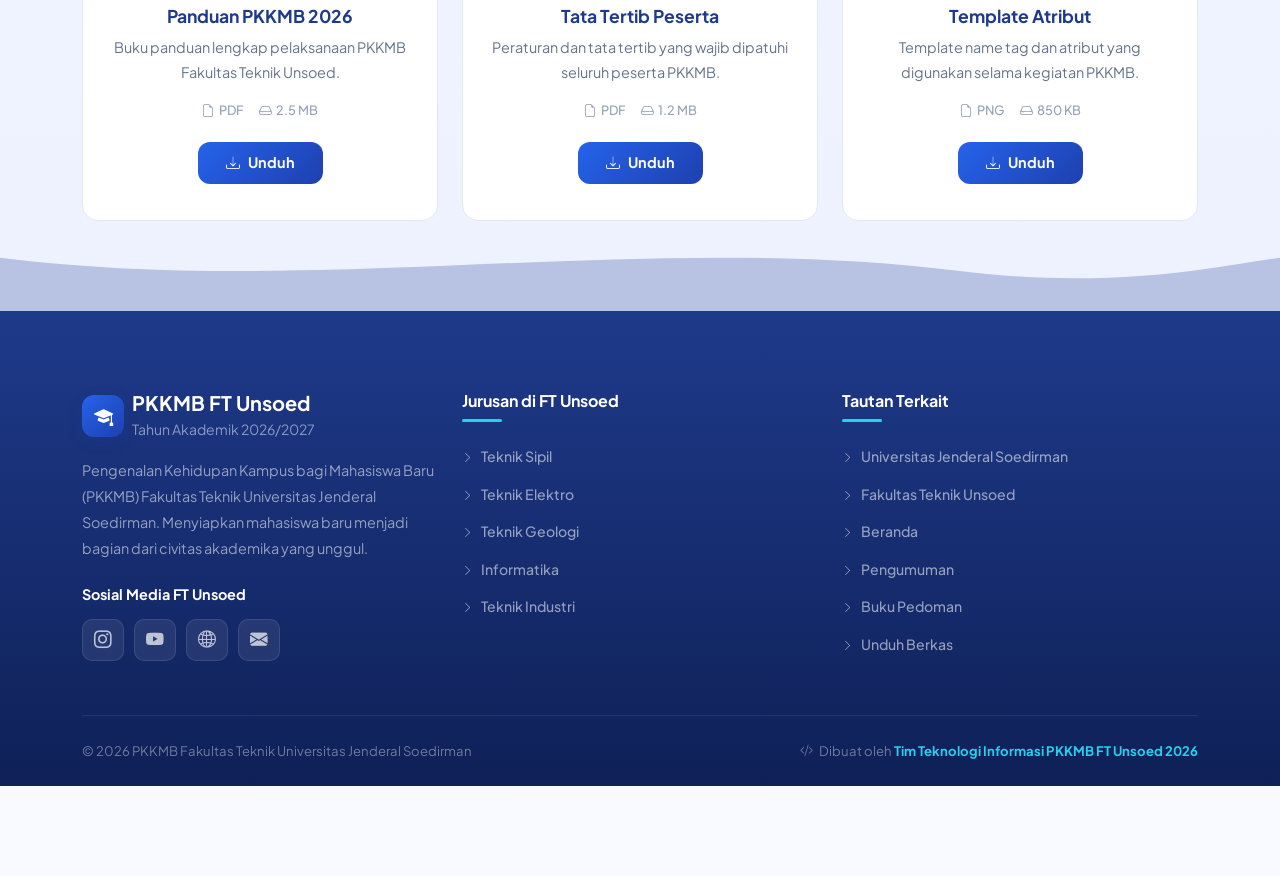
==== commit da08a84e: "Ubah timeline kegiatan" ====
--- a/index.html
+++ b/index.html
@@ -207,24 +207,16 @@
                     <div class="timeline-marker"></div>
                     <div class="timeline-content">
                         <div class="timeline-date">Hari Pertama</div>
-                        <h4>Pembukaan &amp; Pengenalan Fakultas</h4>
-                        <p>Upacara pembukaan, sambutan Dekan, pengenalan pimpinan dan civitas akademika Fakultas Teknik Unsoed.</p>
+                        <h4>Pembukaan &amp; Pengenalan Fakultas dan Jurusan</h4>
+                        <p>Upacara pembukaan, sambutan Dekan, pengenalan Fakultas Teknik dan Jurusan yang ada di dalamnya.</p>
                     </div>
                 </div>
                 <div class="timeline-item" data-aos="fade-left">
                     <div class="timeline-marker"></div>
                     <div class="timeline-content">
                         <div class="timeline-date">Hari Kedua</div>
-                        <h4>Pengenalan Program Studi &amp; Akademik</h4>
-                        <p>Pengenalan kurikulum, sistem akademik, organisasi kemahasiswaan, dan fasilitas kampus.</p>
-                    </div>
-                </div>
-                <div class="timeline-item" data-aos="fade-right">
-                    <div class="timeline-marker"></div>
-                    <div class="timeline-content">
-                        <div class="timeline-date">Hari Ketiga</div>
-                        <h4>Penutupan &amp; Deklarasi Mahasiswa Baru</h4>
-                        <p>Kegiatan penutupan, deklarasi mahasiswa baru, dan pengenalan budaya kampus Fakultas Teknik.</p>
+                        <h4>Pengenalan Organisasi Kampus &amp; Lingkungan Kampus</h4>
+                        <p>Pengenalan organisasi kemahasiswaan dan lingkungan Fakultas Teknik.</p>
                     </div>
                 </div>
             </div>
